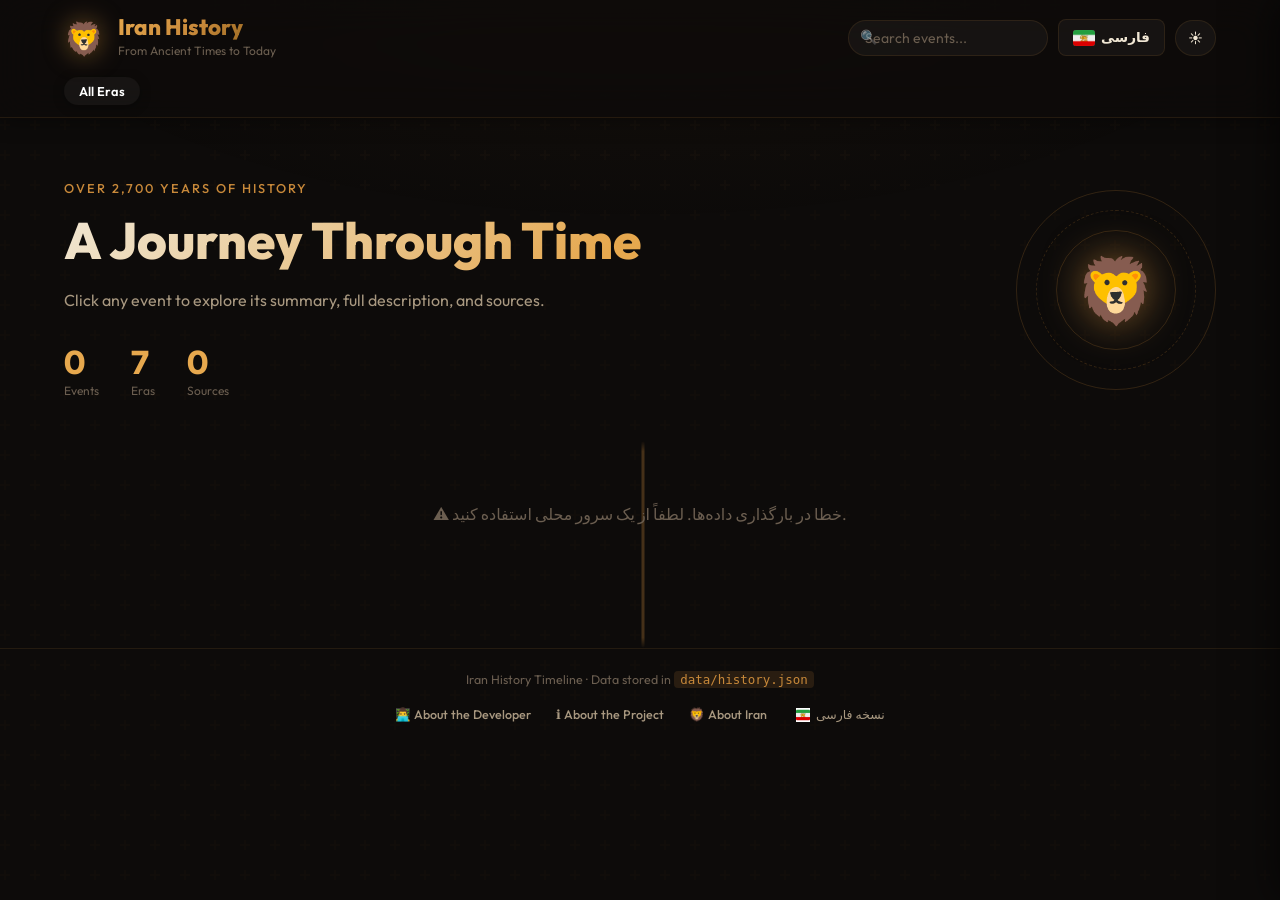
==== en/index.html @ 0d27a938 "feat: bilingual FA/EN support + pro editor + delete events - Add English version at /en/ (en/index.h" ====
<!DOCTYPE html>
<html lang="en" dir="ltr">
<head>
  <meta charset="UTF-8" />
  <meta name="viewport" content="width=device-width, initial-scale=1.0" />
  <title>Iran History Timeline — From Ancient Times to Today</title>
  <meta name="description" content="An interactive visual journey through Iran's history from prehistoric times to the modern era. Click any event to explore." />
  <link rel="preconnect" href="https://fonts.googleapis.com" />
  <link rel="preconnect" href="https://fonts.gstatic.com" crossorigin />
  <link href="https://fonts.googleapis.com/css2?family=Inter:wght@300;400;500;600;700;800&family=Outfit:wght@300;400;500;600;700;800&display=swap" rel="stylesheet" />
  <link rel="stylesheet" href="../style.css" />
  <link rel="stylesheet" href="en-style.css" />
</head>
<body>

  <!-- ===== HEADER ===== -->
  <header class="site-header" id="site-header">
    <div class="header-inner">
      <div class="header-brand">
        <div class="header-logo">🦁</div>
        <div>
          <h1 class="header-title">Iran History</h1>
          <p class="header-subtitle">From Ancient Times to Today</p>
        </div>
      </div>
      <nav class="header-controls">
        <div class="search-wrapper">
          <input type="search" id="search-input" class="search-input" placeholder="Search events..." aria-label="Search events" />
          <span class="search-icon">🔍</span>
        </div>
        <!-- Language Switcher -->
        <a href="/" class="btn-lang" id="btn-lang" title="Switch to Persian">
          <img src="../data/images/iranflag.png" alt="Persian flag" class="lang-flag" />
          <span>فارسی</span>
        </a>
        <button class="btn-theme" id="btn-theme" aria-label="Toggle theme" title="Toggle theme">🌙</button>
      </nav>
    </div>
    <!-- Era Filter Bar -->
    <div class="era-filter-bar" id="era-filter-bar" role="group" aria-label="Filter by historical era">
      <button class="era-btn active" data-era="all">All Eras</button>
    </div>
  </header>

  <!-- ===== HERO ===== -->
  <section class="hero-section" aria-label="Introduction">
    <div class="hero-content">
      <p class="hero-eyebrow">Over 2,700 years of history</p>
      <h2 class="hero-heading">A Journey Through Time</h2>
      <p class="hero-desc">Click any event to explore its summary, full description, and sources.</p>
      <div class="hero-stats" id="hero-stats">
        <div class="stat-item"><span class="stat-num" id="stat-events">0</span><span class="stat-label">Events</span></div>
        <div class="stat-item"><span class="stat-num" id="stat-eras">7</span><span class="stat-label">Eras</span></div>
        <div class="stat-item"><span class="stat-num" id="stat-refs">0</span><span class="stat-label">Sources</span></div>
      </div>
    </div>
    <div class="hero-decoration" aria-hidden="true">
      <div class="deco-ring ring-1"></div>
      <div class="deco-ring ring-2"></div>
      <div class="deco-ring ring-3"></div>
      <div class="deco-lion">🦁</div>
    </div>
  </section>

  <!-- ===== TIMELINE ===== -->
  <main class="timeline-section" id="timeline-main">
    <div class="timeline-axis" aria-hidden="true"></div>
    <div class="timeline-container" id="timeline-container" role="list" aria-label="Historical events">
      <!-- Events rendered by JS -->
    </div>
    <div class="no-results hidden" id="no-results">
      <span>🔍</span>
      <p>No events found</p>
    </div>
  </main>

  <!-- ===== SIDE PANEL ===== -->
  <aside class="side-panel" id="side-panel" role="complementary" aria-label="Event details" aria-hidden="true">
    <div class="panel-backdrop" id="panel-backdrop"></div>
    <div class="panel-inner">
      <div class="panel-header">
        <div class="panel-header-left">
          <div class="panel-era-badge" id="panel-era-badge"></div>
          <img class="panel-flag" id="panel-flag" src="" alt="" loading="lazy" />
        </div>
        <button class="panel-close" id="panel-close" aria-label="Close panel">✕</button>
      </div>
      <div class="panel-body">
        <!-- Date calendar grid -->
        <div class="date-calendars" id="date-calendars" aria-label="Date in different calendars">
          <div class="cal-item">
            <span class="cal-label">Gregorian</span>
            <span class="cal-value" id="cal-miladi"></span>
          </div>
          <div class="cal-item">
            <span class="cal-label">Solar Hijri</span>
            <span class="cal-value" id="cal-shamsi"></span>
          </div>
          <div class="cal-item">
            <span class="cal-label">Imperial</span>
            <span class="cal-value" id="cal-shahanshahi"></span>
          </div>
        </div>
        <h2 class="panel-title" id="panel-title"></h2>
        <p class="panel-summary" id="panel-summary"></p>
        <div class="panel-divider"></div>
        <div class="panel-description" id="panel-description"></div>
        <div class="panel-tags" id="panel-tags"></div>

        <!-- Dynasty / Rulers Tree -->
        <div class="dynasty-section hidden" id="dynasty-section">
          <div class="dynasty-header">
            <span class="dynasty-icon">👑</span>
            <h3 class="dynasty-title">Rulers & Dynasty</h3>
          </div>
          <ol class="dynasty-tree" id="dynasty-tree" aria-label="List of rulers"></ol>
        </div>

        <!-- References -->
        <div class="panel-section">
          <div class="section-header">
            <h3 class="section-title">Sources</h3>
          </div>
          <ul class="ref-list" id="ref-list" aria-label="Sources list"></ul>
        </div>
      </div>
    </div>
  </aside>

  <!-- ===== TOAST ===== -->
  <div class="toast-container" id="toast-container" aria-live="polite" aria-atomic="true"></div>

  <!-- ===== FOOTER ===== -->
  <footer class="site-footer">
    <p>Iran History Timeline · Data stored in <code>data/history.json</code></p>
    <div class="footer-links">
      <a href="about-developer.html" class="footer-link">👨‍💻 About the Developer</a>
      <a href="about-project.html" class="footer-link">ℹ️ About the Project</a>
      <a href="iran.html" class="footer-link">🦁 About Iran</a>
      <a href="/" class="footer-link">
        <img src="../data/images/iranflag.png" alt="" style="height:14px;vertical-align:middle;margin-left:4px;" />
        نسخه فارسی
      </a>
    </div>
  </footer>

  <script src="en-main.js"></script>
</body>
</html>
---- style.css ----
/* ============================================================
   IRAN HISTORY TIMELINE — CSS
   Dark Persian theme · RTL · Glassmorphism
   ============================================================ */

/* ---- CSS Custom Properties ---- */
:root {
  --bg-base:        #0d0b0a;
  --bg-surface:     #161210;
  --bg-card:        #1e1a17;
  --bg-card-hover:  #26211d;
  --bg-glass:       rgba(255,255,255,0.04);
  --bg-glass-hover: rgba(255,255,255,0.07);

  --border-subtle:  rgba(200,137,58,0.12);
  --border-active:  rgba(200,137,58,0.45);

  --gold:           #C8893A;
  --gold-light:     #e6a84e;
  --gold-dim:       rgba(200,137,58,0.15);

  --text-primary:   #f0e6d3;
  --text-secondary: #a89880;
  --text-muted:     #6b5e50;

  --shadow-glow:    0 0 30px rgba(200,137,58,0.15);
  --shadow-card:    0 4px 24px rgba(0,0,0,0.4);
  --shadow-panel:   -4px 0 40px rgba(0,0,0,0.6);

  --radius-sm:      8px;
  --radius-md:      14px;
  --radius-lg:      20px;
  --radius-xl:      28px;

  --transition-fast:   150ms ease;
  --transition-normal: 280ms cubic-bezier(0.4,0,0.2,1);
  --transition-slow:   450ms cubic-bezier(0.4,0,0.2,1);

  --timeline-width: 3px;
  --node-size:      52px;

  --header-h: 110px;

  /* Era colors */
  --era-bastan:        #C8893A;
  --era-eslami-avval:  #5C9E6A;
  --era-eslami-miani:  #6B85C8;
  --era-safaviyeh:     #9C5EBC;
  --era-qajar:         #C85E5E;
  --era-pahlavi:       #C89A3A;
  --era-moaser:        #3AAAC8;
}

/* Light theme override */
[data-theme="light"] {
  --bg-base:        #f5f0e8;
  --bg-surface:     #ede6d9;
  --bg-card:        #fff8ef;
  --bg-card-hover:  #fff3e4;
  --bg-glass:       rgba(0,0,0,0.03);
  --bg-glass-hover: rgba(0,0,0,0.06);
  --border-subtle:  rgba(120,80,20,0.12);
  --border-active:  rgba(160,90,20,0.5);
  --gold:           #a06820;
  --gold-light:     #c8893a;
  --gold-dim:       rgba(160,104,32,0.12);
  --text-primary:   #1a110a;
  --text-secondary: #5a4030;
  --text-muted:     #9a7a60;
  --shadow-glow:    0 0 30px rgba(160,104,32,0.1);
  --shadow-card:    0 4px 24px rgba(0,0,0,0.1);
  --shadow-panel:   -4px 0 40px rgba(0,0,0,0.15);
}

/* ---- Reset & Base ---- */
*, *::before, *::after { box-sizing: border-box; margin: 0; padding: 0; }

html {
  font-family: 'Vazirmatn', sans-serif;
  font-size: 16px;
  scroll-behavior: smooth;
  -webkit-text-size-adjust: 100%;
}

body {
  background-color: var(--bg-base);
  color: var(--text-primary);
  min-height: 100vh;
  line-height: 1.7;
  overflow-x: hidden;
  transition: background-color var(--transition-normal), color var(--transition-normal);
}

/* Persian number texture BG */
body::before {
  content: '';
  position: fixed;
  inset: 0;
  background-image:
    radial-gradient(ellipse 80% 50% at 50% -10%, rgba(200,137,58,0.06) 0%, transparent 70%),
    url("data:image/svg+xml,%3Csvg width='60' height='60' viewBox='0 0 60 60' xmlns='http://www.w3.org/2000/svg'%3E%3Cg fill='none' fill-rule='evenodd'%3E%3Cg fill='%23C8893A' fill-opacity='0.025'%3E%3Cpath d='M36 34v-4h-2v4h-4v2h4v4h2v-4h4v-2h-4zm0-30V0h-2v4h-4v2h4v4h2V6h4V4h-4zM6 34v-4H4v4H0v2h4v4h2v-4h4v-2H6zM6 4V0H4v4H0v2h4v4h2V6h4V4H6z'/%3E%3C/g%3E%3C/g%3E%3C/svg%3E");
  pointer-events: none;
  z-index: 0;
}

/* ============================================================
   HEADER
   ============================================================ */
.site-header {
  position: sticky;
  top: 0;
  z-index: 100;
  background: rgba(13,11,10,0.85);
  backdrop-filter: blur(20px) saturate(1.8);
  -webkit-backdrop-filter: blur(20px) saturate(1.8);
  border-bottom: 1px solid var(--border-subtle);
  box-shadow: 0 2px 20px rgba(0,0,0,0.4);
}

[data-theme="light"] .site-header {
  background: rgba(245,240,232,0.9);
}

.header-inner {
  display: flex;
  align-items: center;
  justify-content: space-between;
  gap: 16px;
  max-width: 1200px;
  margin: 0 auto;
  padding: 14px 24px 8px;
  flex-wrap: wrap;
}

.header-brand {
  display: flex;
  align-items: center;
  gap: 14px;
}

.header-logo {
  font-size: 2rem;
  line-height: 1;
  filter: drop-shadow(0 0 12px rgba(200,137,58,0.5));
}

.header-title {
  font-size: 1.4rem;
  font-weight: 800;
  background: linear-gradient(135deg in oklch, var(--gold-light), var(--gold) 50%, #8b5e1a);
  -webkit-background-clip: text;
  -webkit-text-fill-color: transparent;
  background-clip: text;
  line-height: 1.2;
}

.header-subtitle {
  font-size: 0.75rem;
  color: var(--text-muted);
  font-weight: 400;
}

.header-controls {
  display: flex;
  align-items: center;
  gap: 10px;
  flex-wrap: wrap;
}

.search-wrapper {
  position: relative;
}

.search-input {
  background: var(--bg-glass);
  border: 1px solid var(--border-subtle);
  border-radius: 50px;
  color: var(--text-primary);
  font-family: inherit;
  font-size: 0.875rem;
  padding: 8px 36px 8px 16px;
  width: 200px;
  outline: none;
  transition: border-color var(--transition-fast), width var(--transition-normal), box-shadow var(--transition-fast);
}

.search-input:focus {
  border-color: var(--border-active);
  width: 260px;
  box-shadow: 0 0 0 3px var(--gold-dim);
}

.search-input::placeholder { color: var(--text-muted); }

.search-icon {
  position: absolute;
  left: 12px;
  top: 50%;
  transform: translateY(-50%);
  font-size: 0.875rem;
  pointer-events: none;
  opacity: 0.6;
}

.btn-admin, .btn-theme {
  background: var(--bg-glass);
  border: 1px solid var(--border-subtle);
  border-radius: 50px;
  color: var(--text-primary);
  cursor: pointer;
  font-family: inherit;
  font-size: 0.875rem;
  padding: 8px 16px;
  transition: all var(--transition-fast);
  display: flex;
  align-items: center;
  gap: 6px;
}

.btn-admin:hover, .btn-theme:hover {
  background: var(--gold-dim);
  border-color: var(--border-active);
  color: var(--gold-light);
}

.btn-theme { padding: 8px 12px; }

/* Era Filter Bar */
.era-filter-bar {
  display: flex;
  align-items: center;
  gap: 8px;
  padding: 8px 24px 12px;
  max-width: 1200px;
  margin: 0 auto;
  overflow-x: auto;
  scrollbar-width: none;
}
.era-filter-bar::-webkit-scrollbar { display: none; }

.era-btn {
  background: var(--bg-glass);
  border: 1px solid var(--border-subtle);
  border-radius: 50px;
  color: var(--text-secondary);
  cursor: pointer;
  font-family: inherit;
  font-size: 0.8rem;
  padding: 5px 14px;
  white-space: nowrap;
  transition: all var(--transition-fast);
}

.era-btn:hover {
  border-color: var(--gold);
  color: var(--text-primary);
}

.era-btn.active {
  color: #fff;
  font-weight: 600;
  border-color: transparent;
  box-shadow: 0 2px 12px rgba(0,0,0,0.3);
}

/* ============================================================
   HERO
   ============================================================ */
.hero-section {
  position: relative;
  max-width: 1200px;
  margin: 0 auto;
  padding: 60px 24px 40px;
  display: flex;
  align-items: center;
  gap: 40px;
  overflow: hidden;
}

.hero-content { flex: 1; position: relative; z-index: 1; }

.hero-eyebrow {
  font-size: 0.8rem;
  font-weight: 500;
  color: var(--gold);
  text-transform: uppercase;
  letter-spacing: 2px;
  margin-bottom: 10px;
}

.hero-heading {
  font-size: clamp(2rem, 5vw, 3.2rem);
  font-weight: 800;
  line-height: 1.2;
  background: linear-gradient(135deg in oklch, var(--text-primary) 0%, var(--gold-light) 60%);
  -webkit-background-clip: text;
  -webkit-text-fill-color: transparent;
  background-clip: text;
  margin-bottom: 16px;
}

.hero-desc {
  color: var(--text-secondary);
  font-size: 1rem;
  max-width: 500px;
  margin-bottom: 32px;
}

.hero-stats {
  display: flex;
  gap: 32px;
}

.stat-item {
  display: flex;
  flex-direction: column;
  gap: 2px;
}

.stat-num {
  font-size: 2rem;
  font-weight: 800;
  color: var(--gold-light);
  line-height: 1;
  font-family: 'Inter', sans-serif;
}

.stat-label {
  font-size: 0.75rem;
  color: var(--text-muted);
}

/* Hero Decoration */
.hero-decoration {
  position: relative;
  width: 200px;
  height: 200px;
  flex-shrink: 0;
}

.deco-ring {
  position: absolute;
  border-radius: 50%;
  border: 1px solid rgba(200,137,58,0.2);
  animation: spin-slow linear infinite;
}

.ring-1 { inset: 0; animation-duration: 30s; }
.ring-2 { inset: 20px; animation-duration: 20s; animation-direction: reverse; border-style: dashed; }
.ring-3 { inset: 40px; animation-duration: 15s; }

@keyframes spin-slow { to { transform: rotate(360deg); } }

.deco-lion {
  position: absolute;
  top: 50%; left: 50%;
  transform: translate(-50%, -50%);
  font-size: 4rem;
  filter: drop-shadow(0 0 20px rgba(200,137,58,0.6));
  animation: pulse-glow 3s ease-in-out infinite;
}

@keyframes pulse-glow {
  0%, 100% { filter: drop-shadow(0 0 20px rgba(200,137,58,0.6)); }
  50%       { filter: drop-shadow(0 0 35px rgba(200,137,58,0.9)); }
}

/* ============================================================
   TIMELINE
   ============================================================ */
.timeline-section {
  position: relative;
  max-width: 1100px;
  margin: 0 auto;
  padding: 20px 24px 80px;
}

.timeline-axis {
  position: absolute;
  top: 0;
  bottom: 0;
  right: 50%;
  transform: translateX(50%);
  width: var(--timeline-width);
  background: linear-gradient(to bottom,
    transparent 0%,
    var(--gold) 5%,
    var(--gold) 95%,
    transparent 100%);
  opacity: 0.3;
  border-radius: 50px;
}

.timeline-container {
  display: flex;
  flex-direction: column;
  gap: 0;
  position: relative;
  z-index: 1;
}

/* ---- Era Group Label ---- */
.era-group-label {
  text-align: center;
  padding: 32px 0 16px;
  position: relative;
}

.era-group-label-inner {
  display: inline-flex;
  align-items: center;
  gap: 10px;
  background: var(--bg-surface);
  border: 1px solid var(--border-subtle);
  border-radius: 50px;
  padding: 8px 20px;
  font-size: 0.85rem;
  font-weight: 600;
  color: var(--text-secondary);
}

.era-group-label-dot {
  width: 10px;
  height: 10px;
  border-radius: 50%;
  flex-shrink: 0;
}

/* ---- Timeline Event Card ---- */
.timeline-event {
  display: grid;
  grid-template-columns: 1fr var(--node-size) 1fr;
  align-items: start;
  gap: 0;
  margin-bottom: 4px;
  opacity: 1;
  transform: translateY(0);
  transition: opacity var(--transition-slow), transform var(--transition-slow);
}

.timeline-event.reveal {
  opacity: 0;
  transform: translateY(30px);
}

.timeline-event.reveal.visible {
  opacity: 1;
  transform: translateY(0);
}

/* Alternating sides */
.timeline-event:nth-child(even) .event-card  { grid-column: 1; grid-row: 1; }
.timeline-event:nth-child(even) .event-node  { grid-column: 2; grid-row: 1; }
.timeline-event:nth-child(even) .event-empty { grid-column: 3; grid-row: 1; }

.timeline-event:nth-child(odd) .event-empty { grid-column: 1; grid-row: 1; }
.timeline-event:nth-child(odd) .event-node  { grid-column: 2; grid-row: 1; }
.timeline-event:nth-child(odd) .event-card  { grid-column: 3; grid-row: 1; }

.event-empty { min-height: 80px; }

/* Node */
.event-node {
  display: flex;
  justify-content: center;
  align-items: flex-start;
  padding-top: 20px;
  position: relative;
  z-index: 2;
}

.node-dot {
  width: var(--node-size);
  height: var(--node-size);
  border-radius: 50%;
  background: var(--bg-card);
  border: 2px solid var(--era-color, var(--gold));
  display: flex;
  align-items: center;
  justify-content: center;
  font-size: 1.3rem;
  cursor: pointer;
  transition: all var(--transition-normal);
  box-shadow:
    0 0 0 4px var(--bg-base),
    0 0 20px rgba(0,0,0,0.4);
  flex-shrink: 0;
}

.node-dot:hover,
.node-dot:focus-visible {
  transform: scale(1.15);
  box-shadow:
    0 0 0 4px var(--bg-base),
    0 0 0 6px var(--era-color, var(--gold)),
    0 0 30px rgba(200,137,58,0.4);
  outline: none;
}

.node-dot.active {
  transform: scale(1.2);
  box-shadow:
    0 0 0 4px var(--bg-base),
    0 0 0 6px var(--era-color, var(--gold)),
    0 0 40px rgba(200,137,58,0.5);
}

/* Event Card */
.event-card {
  background: var(--bg-glass);
  border: 1px solid var(--border-subtle);
  border-radius: var(--radius-md);
  padding: 20px;
  cursor: pointer;
  transition: all var(--transition-normal);
  margin: 12px 16px;
  position: relative;
  overflow: hidden;
}

.event-card::before {
  content: '';
  position: absolute;
  top: 0;
  right: 0;
  width: 3px;
  height: 0;
  background: var(--era-color, var(--gold));
  border-radius: 0 var(--radius-md) var(--radius-md) 0;
  transition: height var(--transition-normal);
}

.event-card:hover::before { height: 100%; }

.event-card:hover, .event-card:focus-visible {
  background: var(--bg-glass-hover);
  border-color: rgba(200,137,58,0.25);
  transform: translateY(-2px);
  box-shadow: var(--shadow-card), var(--shadow-glow);
  outline: none;
}

.event-card.active {
  border-color: var(--border-active);
  background: var(--bg-card);
  box-shadow: var(--shadow-card), 0 0 0 1px var(--border-active);
}

.card-meta {
  display: flex;
  align-items: center;
  gap: 8px;
  margin-bottom: 8px;
}

.card-date {
  font-size: 0.75rem;
  color: var(--text-muted);
  font-family: 'Inter', sans-serif;
  direction: ltr;
  unicode-bidi: embed;
}

.card-era-dot {
  width: 8px;
  height: 8px;
  border-radius: 50%;
  flex-shrink: 0;
}

.card-title {
  font-size: 1rem;
  font-weight: 700;
  color: var(--text-primary);
  margin-bottom: 6px;
  line-height: 1.4;
}

.card-summary {
  font-size: 0.82rem;
  color: var(--text-secondary);
  line-height: 1.6;
  display: -webkit-box;
  -webkit-line-clamp: 2;
  -webkit-box-orient: vertical;
  overflow: hidden;
}

.card-tags {
  display: flex;
  flex-wrap: wrap;
  gap: 5px;
  margin-top: 10px;
}

.card-tag {
  background: var(--gold-dim);
  border: 1px solid rgba(200,137,58,0.2);
  border-radius: 50px;
  color: var(--gold);
  font-size: 0.7rem;
  padding: 2px 8px;
}

/* No results */
.no-results {
  text-align: center;
  padding: 80px 20px;
  color: var(--text-muted);
  display: flex;
  flex-direction: column;
  align-items: center;
  gap: 12px;
  font-size: 1.1rem;
}

.no-results span { font-size: 2rem; }
.hidden { display: none !important; }

/* ============================================================
   SIDE PANEL
   ============================================================ */
.panel-backdrop {
  position: fixed;
  inset: 0;
  background: rgba(0,0,0,0.5);
  backdrop-filter: blur(4px);
  -webkit-backdrop-filter: blur(4px);
  z-index: 199;
  opacity: 0;
  transition: opacity var(--transition-normal);
  pointer-events: none;
}

.side-panel.open .panel-backdrop {
  opacity: 1;
  pointer-events: auto;
}

.panel-inner {
  position: fixed;
  top: 0;
  right: 0;
  width: min(480px, 100vw);
  height: 100dvh;
  background: var(--bg-surface);
  border-right: 1px solid var(--border-subtle);
  box-shadow: var(--shadow-panel);
  z-index: 200;
  display: flex;
  flex-direction: column;
  transform: translateX(100%);
  transition: transform var(--transition-slow);
  overflow: hidden;
}

[dir="rtl"] .panel-inner {
  right: auto;
  left: 0;
  border-right: none;
  border-left: 1px solid var(--border-subtle);
  transform: translateX(-100%);
  box-shadow: 4px 0 40px rgba(0,0,0,0.6);
}

.side-panel.open .panel-inner {
  transform: translateX(0);
}

.panel-header {
  display: flex;
  align-items: center;
  justify-content: space-between;
  padding: 20px 24px 16px;
  border-bottom: 1px solid var(--border-subtle);
  flex-shrink: 0;
}

.panel-header-left {
  display: flex;
  align-items: center;
  gap: 10px;
}

.panel-flag {
  width: 52px;
  height: 34px;
  object-fit: cover;
  border-radius: 4px;
  border: 1px solid var(--border-subtle);
  box-shadow: 0 2px 8px rgba(0,0,0,0.3);
  flex-shrink: 0;
  transition: transform var(--transition-fast), box-shadow var(--transition-fast);
}

.panel-flag:hover {
  transform: scale(1.08);
  box-shadow: 0 4px 16px rgba(0,0,0,0.5);
}

/* Flag on event card (small) */
.card-flag {
  width: 28px;
  height: 18px;
  object-fit: cover;
  border-radius: 2px;
  border: 1px solid rgba(255,255,255,0.1);
  flex-shrink: 0;
  vertical-align: middle;
}

.panel-era-badge {

  font-size: 0.8rem;
  font-weight: 600;
  padding: 5px 14px;
  border-radius: 50px;
  color: #fff;
}

.panel-close {
  background: var(--bg-glass);
  border: 1px solid var(--border-subtle);
  border-radius: 50%;
  color: var(--text-secondary);
  cursor: pointer;
  font-size: 1rem;
  width: 36px;
  height: 36px;
  display: flex;
  align-items: center;
  justify-content: center;
  transition: all var(--transition-fast);
}

.panel-close:hover {
  background: rgba(200,58,58,0.2);
  border-color: rgba(200,58,58,0.4);
  color: #ff6b6b;
}

.panel-body {
  flex: 1;
  overflow-y: auto;
  padding: 24px;
  scrollbar-width: thin;
  scrollbar-color: var(--border-subtle) transparent;
}

.panel-date {
  font-size: 0.8rem;
  color: var(--gold);
  font-family: 'Inter', sans-serif;
  direction: ltr;
  unicode-bidi: embed;
  margin-bottom: 8px;
}

/* Three-calendar date grid */
.date-calendars {
  display: grid;
  grid-template-columns: repeat(3, 1fr);
  gap: 8px;
  margin-bottom: 14px;
}

.cal-item {
  background: var(--bg-glass);
  border: 1px solid var(--border-subtle);
  border-radius: var(--radius-sm);
  padding: 8px 10px;
  display: flex;
  flex-direction: column;
  gap: 3px;
  text-align: center;
  transition: border-color var(--transition-fast);
}

.cal-item:hover { border-color: rgba(200,137,58,0.25); }

.cal-label {
  font-size: 0.65rem;
  font-weight: 600;
  color: var(--text-muted);
  text-transform: uppercase;
  letter-spacing: 0.5px;
}

.cal-value {
  font-size: 0.82rem;
  font-weight: 700;
  color: var(--text-primary);
  font-family: 'Vazirmatn', sans-serif;
  line-height: 1.3;
}

/* Shahanshahi gets a special gold tint */
.cal-item:last-child {
  border-color: rgba(200,137,58,0.18);
  background: rgba(200,137,58,0.05);
}

.cal-item:last-child .cal-label { color: var(--gold); opacity: 0.8; }
.cal-item:last-child .cal-value { color: var(--gold-light); }

.panel-title {
  font-size: 1.5rem;
  font-weight: 800;
  color: var(--text-primary);
  line-height: 1.3;
  margin-bottom: 12px;
}

.panel-summary {
  font-size: 0.95rem;
  color: var(--text-secondary);
  line-height: 1.7;
  background: var(--gold-dim);
  border-right: 3px solid var(--gold);
  border-radius: 0 var(--radius-sm) var(--radius-sm) 0;
  padding: 12px 16px;
  margin-bottom: 0;
}

.panel-divider {
  height: 1px;
  background: var(--border-subtle);
  margin: 20px 0;
}

.panel-description {
  font-size: 0.9rem;
  color: var(--text-secondary);
  line-height: 1.8;
  margin-bottom: 16px;
}

.panel-tags {
  display: flex;
  flex-wrap: wrap;
  gap: 6px;
  margin-bottom: 20px;
}

.panel-tag {
  background: var(--bg-glass);
  border: 1px solid var(--border-subtle);
  border-radius: 50px;
  color: var(--text-muted);
  font-size: 0.72rem;
  padding: 3px 10px;
}

/* ── Dynasty / Rulers Tree ── */
.dynasty-section {
  margin: 8px 0 24px;
  border-radius: var(--radius-md);
  background: var(--bg-glass);
  border: 1px solid var(--border-subtle);
  overflow: hidden;
}

.dynasty-header {
  display: flex;
  align-items: center;
  gap: 8px;
  padding: 12px 16px;
  border-bottom: 1px solid var(--border-subtle);
  background: rgba(200,137,58,0.05);
}

.dynasty-icon { font-size: 1rem; }

.dynasty-title {
  font-size: 0.85rem;
  font-weight: 700;
  color: var(--gold);
}

.dynasty-tree {
  list-style: none;
  padding: 12px 16px;
  display: flex;
  flex-direction: column;
  gap: 0;
  position: relative;
}

/* vertical connecting line */
.dynasty-tree::before {
  content: '';
  position: absolute;
  top: 24px;
  bottom: 24px;
  right: 27px;
  width: 2px;
  background: linear-gradient(to bottom, var(--gold), transparent);
  opacity: 0.25;
  border-radius: 2px;
}

.ruler-node {
  display: flex;
  gap: 12px;
  align-items: flex-start;
  padding: 8px 0;
  position: relative;
}

.ruler-index {
  width: 24px;
  height: 24px;
  border-radius: 50%;
  background: var(--gold-dim);
  border: 1px solid rgba(200,137,58,0.35);
  color: var(--gold);
  font-size: 0.65rem;
  font-weight: 700;
  display: flex;
  align-items: center;
  justify-content: center;
  flex-shrink: 0;
  margin-top: 2px;
  font-family: 'Inter', sans-serif;
}

.ruler-info { flex: 1; min-width: 0; }

.ruler-name {
  font-size: 0.875rem;
  font-weight: 700;
  color: var(--text-primary);
  line-height: 1.3;
}

.ruler-reign {
  font-size: 0.72rem;
  color: var(--gold);
  font-family: 'Inter', sans-serif;
  direction: ltr;
  unicode-bidi: embed;
  display: inline-block;
  margin: 2px 0;
}

.ruler-note {
  font-size: 0.75rem;
  color: var(--text-muted);
  line-height: 1.4;
}

/* First ruler — founder highlight */
.ruler-node:first-child .ruler-index {
  background: rgba(200,137,58,0.25);
  border-color: var(--gold);
  color: var(--gold-light);
}

/* Last ruler — end marker */
.ruler-node:last-child .ruler-index {
  background: rgba(200,94,94,0.15);
  border-color: rgba(200,94,94,0.4);
  color: #e07070;
}


/* Panel sections */
.panel-section { margin-top: 8px; }

.section-header {
  display: flex;
  align-items: center;
  justify-content: space-between;
  margin-bottom: 14px;
}

.section-title {
  font-size: 0.9rem;
  font-weight: 700;
  color: var(--text-primary);
}

.btn-add-ref {
  background: var(--gold-dim);
  border: 1px solid rgba(200,137,58,0.3);
  border-radius: 50px;
  color: var(--gold);
  cursor: pointer;
  font-family: inherit;
  font-size: 0.78rem;
  font-weight: 600;
  padding: 4px 12px;
  transition: all var(--transition-fast);
}

.btn-add-ref:hover {
  background: rgba(200,137,58,0.25);
  color: var(--gold-light);
}

/* Reference List */
.ref-list {
  list-style: none;
  display: flex;
  flex-direction: column;
  gap: 8px;
}

.ref-item {
  background: var(--bg-glass);
  border: 1px solid var(--border-subtle);
  border-radius: var(--radius-sm);
  padding: 12px 14px;
  display: flex;
  align-items: flex-start;
  gap: 10px;
  transition: border-color var(--transition-fast);
}

.ref-item:hover { border-color: rgba(200,137,58,0.2); }

.ref-icon { font-size: 1.1rem; flex-shrink: 0; line-height: 1; margin-top: 2px; }

.ref-content { flex: 1; min-width: 0; }

.ref-title {
  font-size: 0.85rem;
  font-weight: 600;
  color: var(--text-primary);
  line-height: 1.3;
}

.ref-meta {
  font-size: 0.75rem;
  color: var(--text-muted);
  margin-top: 2px;
}

.ref-link {
  display: inline-block;
  margin-top: 4px;
  font-size: 0.75rem;
  color: var(--gold);
  text-decoration: none;
  transition: color var(--transition-fast);
}

.ref-link:hover { color: var(--gold-light); text-decoration: underline; }

.ref-local-badge {
  font-size: 0.65rem;
  background: rgba(92,158,106,0.2);
  border: 1px solid rgba(92,158,106,0.3);
  border-radius: 50px;
  color: #5C9E6A;
  padding: 1px 6px;
  flex-shrink: 0;
}

/* Add Reference Form */
.add-ref-form {
  background: var(--bg-card);
  border: 1px solid var(--border-active);
  border-radius: var(--radius-md);
  padding: 20px;
  margin-top: 12px;
  animation: slide-in-up var(--transition-normal);
}

@keyframes slide-in-up {
  from { opacity: 0; transform: translateY(10px); }
  to   { opacity: 1; transform: translateY(0); }
}

.form-title {
  font-size: 0.9rem;
  font-weight: 700;
  color: var(--gold);
  margin-bottom: 16px;
}

/* ============================================================
   FORMS (shared)
   ============================================================ */
.form-group {
  margin-bottom: 14px;
}

.form-group label {
  display: block;
  font-size: 0.8rem;
  font-weight: 600;
  color: var(--text-secondary);
  margin-bottom: 5px;
}

.form-control {
  background: var(--bg-glass);
  border: 1px solid var(--border-subtle);
  border-radius: var(--radius-sm);
  color: var(--text-primary);
  font-family: 'Vazirmatn', sans-serif;
  font-size: 0.875rem;
  padding: 9px 13px;
  width: 100%;
  outline: none;
  transition: border-color var(--transition-fast), box-shadow var(--transition-fast);
  -webkit-appearance: none;
}

.form-control:focus {
  border-color: var(--border-active);
  box-shadow: 0 0 0 3px var(--gold-dim);
}

textarea.form-control { resize: vertical; min-height: 80px; }

select.form-control {
  cursor: pointer;
  background-image: url("data:image/svg+xml,%3Csvg xmlns='http://www.w3.org/2000/svg' width='12' height='8' fill='%23a89880'%3E%3Cpath d='M6 8 0 0h12z'/%3E%3C/svg%3E");
  background-repeat: no-repeat;
  background-position: left 12px center;
  padding-left: 32px;
}

.form-row {
  display: grid;
  grid-template-columns: 1fr 1fr;
  gap: 14px;
}

@media (max-width: 500px) { .form-row { grid-template-columns: 1fr; } }

.form-actions {
  display: flex;
  gap: 10px;
  margin-top: 16px;
}

.btn-primary {
  background: linear-gradient(135deg in oklch, var(--gold) 0%, var(--gold-light) 100%);
  border: none;
  border-radius: var(--radius-sm);
  color: #fff;
  cursor: pointer;
  font-family: inherit;
  font-size: 0.875rem;
  font-weight: 600;
  padding: 10px 20px;
  transition: all var(--transition-fast);
  box-shadow: 0 2px 12px rgba(200,137,58,0.3);
}

.btn-primary:hover {
  transform: translateY(-1px);
  box-shadow: 0 4px 20px rgba(200,137,58,0.5);
}

.btn-primary:active { transform: translateY(0); }

.btn-secondary {
  background: var(--bg-glass);
  border: 1px solid var(--border-subtle);
  border-radius: var(--radius-sm);
  color: var(--text-secondary);
  cursor: pointer;
  font-family: inherit;
  font-size: 0.875rem;
  padding: 10px 20px;
  transition: all var(--transition-fast);
}

.btn-secondary:hover {
  border-color: var(--border-active);
  color: var(--text-primary);
}

.btn-save-ref {
  background: var(--gold-dim);
  border: 1px solid rgba(200,137,58,0.3);
  border-radius: var(--radius-sm);
  color: var(--gold);
  cursor: pointer;
  font-family: inherit;
  font-size: 0.85rem;
  font-weight: 600;
  padding: 8px 18px;
  transition: all var(--transition-fast);
}

.btn-save-ref:hover { background: rgba(200,137,58,0.25); }

.btn-cancel-ref {
  background: transparent;
  border: 1px solid var(--border-subtle);
  border-radius: var(--radius-sm);
  color: var(--text-muted);
  cursor: pointer;
  font-family: inherit;
  font-size: 0.85rem;
  padding: 8px 18px;
  transition: all var(--transition-fast);
}

.btn-cancel-ref:hover { border-color: var(--border-active); color: var(--text-secondary); }

.form-feedback {
  margin-top: 12px;
  padding: 10px 14px;
  border-radius: var(--radius-sm);
  font-size: 0.85rem;
}

.form-feedback.success {
  background: rgba(92,158,106,0.15);
  border: 1px solid rgba(92,158,106,0.3);
  color: #5C9E6A;
}

.form-feedback.error {
  background: rgba(200,94,94,0.15);
  border: 1px solid rgba(200,94,94,0.3);
  color: #e07070;
}

/* ============================================================
   ADMIN DIALOG
   ============================================================ */
.admin-dialog {
  background: var(--bg-surface);
  border: 1px solid var(--border-subtle);
  border-radius: var(--radius-xl);
  box-shadow: 0 20px 60px rgba(0,0,0,0.7);
  color: var(--text-primary);
  max-height: 90dvh;
  max-width: 680px;
  width: calc(100% - 32px);
  padding: 0;
  overflow: hidden;
  position: fixed;
  top: 50%;
  left: 50%;
  transform: translate(-50%, -50%);
}

.admin-dialog::backdrop {
  background: rgba(0,0,0,0.6);
  backdrop-filter: blur(6px);
  -webkit-backdrop-filter: blur(6px);
}

.admin-inner {
  display: flex;
  flex-direction: column;
  max-height: 90dvh;
}

.admin-header {
  display: flex;
  align-items: center;
  justify-content: space-between;
  padding: 20px 24px 16px;
  border-bottom: 1px solid var(--border-subtle);
  flex-shrink: 0;
}

.admin-title {
  font-size: 1.1rem;
  font-weight: 700;
  color: var(--text-primary);
}

.admin-close {
  background: var(--bg-glass);
  border: 1px solid var(--border-subtle);
  border-radius: 50%;
  color: var(--text-secondary);
  cursor: pointer;
  font-size: 1rem;
  width: 36px;
  height: 36px;
  display: flex;
  align-items: center;
  justify-content: center;
  transition: all var(--transition-fast);
}

.admin-close:hover {
  background: rgba(200,58,58,0.2);
  color: #ff6b6b;
}

.admin-tabs {
  display: flex;
  gap: 2px;
  padding: 12px 24px 0;
  border-bottom: 1px solid var(--border-subtle);
  flex-shrink: 0;
}

.admin-tab {
  background: transparent;
  border: none;
  border-bottom: 3px solid transparent;
  border-radius: var(--radius-sm) var(--radius-sm) 0 0;
  color: var(--text-muted);
  cursor: pointer;
  font-family: inherit;
  font-size: 0.85rem;
  font-weight: 500;
  padding: 8px 16px 12px;
  transition: all var(--transition-fast);
  white-space: nowrap;
}

.admin-tab:hover { color: var(--text-secondary); }

.admin-tab.active {
  border-bottom-color: var(--gold);
  color: var(--gold-light);
  font-weight: 600;
}

.admin-tab-panel {
  display: none;
  padding: 20px 24px 24px;
  overflow-y: auto;
  flex: 1;
  scrollbar-width: thin;
  scrollbar-color: var(--border-subtle) transparent;
}

.admin-tab-panel.active { display: block; }

/* Edit list */
.edit-search-wrapper { margin-bottom: 14px; }

.edit-list { display: flex; flex-direction: column; gap: 6px; }

.edit-list-item {
  background: var(--bg-glass);
  border: 1px solid var(--border-subtle);
  border-radius: var(--radius-sm);
  padding: 12px 14px;
  display: flex;
  align-items: center;
  justify-content: space-between;
  gap: 10px;
  transition: border-color var(--transition-fast);
}

.edit-list-item:hover { border-color: rgba(200,137,58,0.2); }

.edit-item-info { flex: 1; min-width: 0; }

.edit-item-title {
  font-size: 0.85rem;
  font-weight: 600;
  color: var(--text-primary);
  white-space: nowrap;
  overflow: hidden;
  text-overflow: ellipsis;
}

.edit-item-date { font-size: 0.75rem; color: var(--text-muted); }

.btn-edit-item, .btn-delete-item {
  background: var(--bg-glass);
  border: 1px solid var(--border-subtle);
  border-radius: var(--radius-sm);
  cursor: pointer;
  font-family: inherit;
  font-size: 0.78rem;
  padding: 5px 10px;
  transition: all var(--transition-fast);
  flex-shrink: 0;
  color: var(--text-secondary);
}

.btn-edit-item:hover { border-color: var(--gold); color: var(--gold); }

.btn-delete-item:hover {
  background: rgba(200,58,58,0.2);
  border-color: rgba(200,58,58,0.4);
  color: #ff6b6b;
}

/* Export */
.export-info {
  font-size: 0.85rem;
  color: var(--text-secondary);
  margin-bottom: 16px;
  line-height: 1.6;
}

.export-info code {
  background: var(--gold-dim);
  color: var(--gold);
  border-radius: 4px;
  padding: 1px 6px;
  font-size: 0.8rem;
}

.export-actions {
  display: flex;
  gap: 10px;
  margin-bottom: 16px;
}

.json-preview {
  background: var(--bg-card);
  border: 1px solid var(--border-subtle);
  border-radius: var(--radius-sm);
  color: var(--text-secondary);
  font-family: 'Courier New', monospace;
  font-size: 0.72rem;
  line-height: 1.5;
  max-height: 300px;
  overflow: auto;
  padding: 16px;
  white-space: pre;
  scrollbar-width: thin;
  scrollbar-color: var(--border-subtle) transparent;
}

/* ============================================================
   TOAST
   ============================================================ */
.toast-container {
  bottom: 24px;
  display: flex;
  flex-direction: column;
  gap: 8px;
  left: 50%;
  pointer-events: none;
  position: fixed;
  transform: translateX(-50%);
  z-index: 999;
  align-items: center;
}

.toast {
  background: var(--bg-surface);
  border: 1px solid var(--border-subtle);
  border-radius: var(--radius-md);
  box-shadow: 0 4px 24px rgba(0,0,0,0.4);
  color: var(--text-primary);
  font-size: 0.875rem;
  padding: 12px 20px;
  white-space: nowrap;
  animation: toast-in var(--transition-normal) forwards;
}

.toast.success { border-color: rgba(92,158,106,0.4); color: #7dcf8e; }
.toast.error   { border-color: rgba(200,94,94,0.4);  color: #e07070; }

@keyframes toast-in {
  from { opacity: 0; transform: translateY(10px) scale(0.95); }
  to   { opacity: 1; transform: translateY(0) scale(1); }
}

@keyframes toast-out {
  from { opacity: 1; transform: translateY(0) scale(1); }
  to   { opacity: 0; transform: translateY(-10px) scale(0.95); }
}

/* ============================================================
   FOOTER
   ============================================================ */
.site-footer {
  border-top: 1px solid var(--border-subtle);
  color: var(--text-muted);
  font-size: 0.78rem;
  padding: 20px 24px;
  text-align: center;
}

.site-footer code {
  background: var(--gold-dim);
  color: var(--gold);
  border-radius: 4px;
  padding: 1px 6px;
}

.footer-links {
  margin-top: 14px;
  display: flex;
  gap: 25px;
  justify-content: center;
  align-items: center;
}

.footer-link {
  color: var(--text-secondary);
  text-decoration: none;
  font-weight: 500;
  transition: color var(--transition-fast);
  display: inline-flex;
  align-items: center;
  gap: 6px;
}

.footer-link:hover {
  color: var(--gold-light);
}

/* ============================================================
   SCROLL-DRIVEN ANIMATIONS
   ============================================================ */
@supports (animation-timeline: view()) {
  .timeline-event {
    opacity: 0;
    transform: translateY(30px);
    animation: fade-up-in linear both;
    animation-timeline: view();
    animation-range: entry 0% entry 30%;
  }
}

@keyframes fade-up-in {
  from { opacity: 0; transform: translateY(30px); }
  to   { opacity: 1; transform: translateY(0); }
}

/* ============================================================
   REDUCED MOTION
   ============================================================ */
@media (prefers-reduced-motion: reduce) {
  .deco-ring, .deco-lion { animation: none; }
  .timeline-event { opacity: 1; transform: none; animation: none; }
  * { transition-duration: 0.01ms !important; }
}

/* ============================================================
   RESPONSIVE
   ============================================================ */
@media (max-width: 768px) {
  :root { --node-size: 40px; }

  .hero-section { flex-direction: column; padding: 32px 16px 24px; }
  .hero-decoration { width: 120px; height: 120px; }
  .hero-stats { gap: 20px; }
  .deco-lion { font-size: 2.5rem; }

  .timeline-section { padding: 20px 12px 60px; }

  .timeline-event {
    grid-template-columns: 1fr 40px 1fr;
  }

  .event-card { margin: 8px 10px; padding: 14px; }
  .card-summary { display: none; }

  .header-inner { padding: 10px 16px 6px; }
  .search-input { width: 140px; }
  .search-input:focus { width: 180px; }

  .site-header { --header-h: auto; }

  .panel-inner { width: 100vw; }
  [dir="rtl"] .panel-inner {
    transform: translateX(-100%);
  }
}

@media (max-width: 480px) {
  .timeline-axis { display: none; }
  .timeline-event {
    grid-template-columns: var(--node-size) 1fr;
  }

  .timeline-event:nth-child(even) .event-card,
  .timeline-event:nth-child(odd) .event-card  { grid-column: 2; grid-row: 1; }

  .timeline-event:nth-child(even) .event-node,
  .timeline-event:nth-child(odd) .event-node  { grid-column: 1; grid-row: 1; }

  .timeline-event:nth-child(even) .event-empty,
  .timeline-event:nth-child(odd) .event-empty  { display: none; }

  .event-card { margin: 6px 8px; }
  .header-controls { gap: 6px; }
  .btn-admin span:last-child { display: none; }
}

/* ── AI Ingestion CSS ── */
.ai-spinner {
  display: inline-block;
  animation: spin 1s linear infinite;
}

@keyframes spin {
  from { transform: rotate(0deg); }
  to { transform: rotate(360deg); }
}

.ai-logs {
  font-family: 'Courier New', Courier, monospace;
  background-color: #0b0f19 !important;
  border-color: rgba(165, 214, 167, 0.2) !important;
  box-shadow: inset 0 0 10px rgba(0,0,0,0.8);
}

.ai-logs::-webkit-scrollbar {
  width: 6px;
}

.ai-logs::-webkit-scrollbar-thumb {
  background-color: rgba(255,255,255,0.1);
  border-radius: 3px;
}

.ai-logs::-webkit-scrollbar-thumb:hover {
  background-color: rgba(255,255,255,0.25);
}

.api-key-wrapper input {
  font-family: monospace;
}

.btn-edit-event {
  background: var(--gold-dim);
  border: 1px solid rgba(200,137,58,0.3);
  border-radius: var(--radius-sm);
  color: var(--gold-light);
  cursor: pointer;
  font-family: inherit;
  font-size: 0.78rem;
  font-weight: 600;
  padding: 4px 10px;
  margin-right: 10px;
  display: inline-flex;
  align-items: center;
  gap: 4px;
  transition: all var(--transition-fast);
}

.btn-edit-event:hover {
  background: rgba(200,137,58,0.25);
  border-color: var(--gold);
}

.btn-edit-event.hidden {
  display: none;
}

/* ============================================================
   USER FEEDBACK & SUGGESTIONS
   ============================================================ */
.btn-floating-feedback {
  position: fixed;
  bottom: 25px;
  left: 25px;
  z-index: 150;
  display: flex;
  align-items: center;
  gap: 8px;
  padding: 12px 20px;
  background: var(--bg-glass);
  backdrop-filter: blur(12px);
  -webkit-backdrop-filter: blur(12px);
  border: 1px solid var(--border-subtle);
  border-radius: 50px;
  color: var(--text-primary);
  font-family: inherit;
  font-size: 0.9rem;
  font-weight: 600;
  cursor: pointer;
  box-shadow: 0 8px 32px rgba(0, 0, 0, 0.4);
  transition: all var(--transition-normal);
}

.btn-floating-feedback:hover {
  transform: translateY(-3px) scale(1.02);
  border-color: rgba(200, 137, 58, 0.4);
  background: rgba(255, 255, 255, 0.05);
  box-shadow: 0 12px 40px rgba(200, 137, 58, 0.2);
}

.btn-floating-feedback:active {
  transform: translateY(-1px);
}

/* Feedback list styling */
.feedback-list {
  display: flex;
  flex-direction: column;
  gap: 16px;
  max-height: 480px;
  overflow-y: auto;
  padding: 10px 5px;
}

.feedback-card {
  background: rgba(255, 255, 255, 0.02);
  border: 1px solid var(--border-subtle);
  border-radius: 10px;
  padding: 16px;
  display: flex;
  flex-direction: column;
  gap: 10px;
  transition: all var(--transition-fast);
}

.feedback-card:hover {
  background: rgba(255, 255, 255, 0.04);
  border-color: rgba(255, 255, 255, 0.15);
}

.feedback-card-header {
  display: flex;
  justify-content: space-between;
  align-items: center;
  flex-wrap: wrap;
  gap: 8px;
}

.feedback-badge {
  font-size: 0.72rem;
  font-weight: 600;
  padding: 3px 10px;
  border-radius: 50px;
  color: #fff;
}

.feedback-badge.badge-add {
  background: rgba(92, 158, 106, 0.25);
  color: #81c784;
  border: 1px solid rgba(92, 158, 106, 0.4);
}

.feedback-badge.badge-remove {
  background: rgba(200, 94, 94, 0.25);
  color: #e57373;
  border: 1px solid rgba(200, 94, 94, 0.4);
}

.feedback-badge.badge-other {
  background: rgba(107, 133, 200, 0.25);
  color: #64b5f6;
  border: 1px solid rgba(107, 133, 200, 0.4);
}

.feedback-meta {
  font-size: 0.78rem;
  color: var(--text-muted);
}

.feedback-text-content {
  font-size: 0.9rem;
  line-height: 1.6;
  color: var(--text-secondary);
  white-space: pre-wrap;
  background: rgba(0, 0, 0, 0.2);
  padding: 10px 14px;
  border-radius: 6px;
  border: 1px solid rgba(255, 255, 255, 0.02);
}

.feedback-card-actions {
  display: flex;
  justify-content: space-between;
  align-items: center;
  margin-top: 5px;
}

.feedback-author {
  font-size: 0.8rem;
  color: var(--text-muted);
  display: flex;
  align-items: center;
  gap: 6px;
}

.btn-delete-feedback {
  background: transparent;
  border: 1px solid rgba(200, 94, 94, 0.3);
  color: #e57373;
  padding: 4px 10px;
  border-radius: 6px;
  font-size: 0.75rem;
  font-weight: 500;
  cursor: pointer;
  transition: all var(--transition-fast);
}

.btn-delete-feedback:hover {
  background: rgba(200, 94, 94, 0.15);
  border-color: #e57373;
}

/* Adjust floating button position for small mobile screens so it doesn't overlap timeline */
@media (max-width: 480px) {
  .btn-floating-feedback {
    bottom: 15px;
    left: 15px;
    padding: 8px 14px;
    font-size: 0.8rem;
  }
}

/* ── PRO EDITOR LAYOUT ─────────────────────────────────────── */
.admin-dialog.wide { max-width: 980px; }

#panel-edit.active { display: flex; padding: 0; overflow: hidden; height: calc(90dvh - 130px); }

.pro-editor-layout {
  display: grid;
  grid-template-columns: 270px 1fr;
  width: 100%;
  height: 100%;
  overflow: hidden;
}

.pro-editor-list {
  border-left: 1px solid var(--border-subtle);
  display: flex;
  flex-direction: column;
  overflow: hidden;
  background: var(--bg-card);
  padding: 12px 10px;
}

.pro-editor-list .edit-search-wrapper { margin-bottom: 8px; flex-shrink: 0; }

.pro-editor-list .edit-list {
  flex: 1;
  overflow-y: auto;
  scrollbar-width: thin;
  scrollbar-color: var(--border-subtle) transparent;
  display: flex;
  flex-direction: column;
  gap: 3px;
}

.pro-editor-list .edit-list-item {
  padding: 8px 10px;
  cursor: pointer;
  border-radius: var(--radius-sm);
  justify-content: flex-start;
}

.pro-editor-list .edit-list-item .btn-edit-item,
.pro-editor-list .edit-list-item .btn-delete-item { display: none; }

.pro-editor-list .edit-list-item.selected {
  background: var(--gold-dim);
  border-color: rgba(200,137,58,0.35);
}

.pro-editor-list .edit-list-item:hover:not(.selected) {
  background: var(--bg-glass);
  border-color: var(--border-active);
}

.pro-editor-form {
  display: flex;
  flex-direction: column;
  overflow-y: auto;
  padding: 20px 22px;
  scrollbar-width: thin;
  scrollbar-color: var(--border-subtle) transparent;
}

.pro-editor-empty {
  display: flex;
  flex-direction: column;
  align-items: center;
  justify-content: center;
  height: 100%;
  color: var(--text-muted);
  gap: 12px;
  font-size: 0.9rem;
  text-align: center;
}

.pro-editor-header {
  display: flex;
  align-items: flex-start;
  justify-content: space-between;
  gap: 12px;
  margin-bottom: 14px;
}

.pro-editor-event-name {
  font-size: 1rem;
  font-weight: 700;
  color: var(--text-primary);
  flex: 1;
  line-height: 1.4;
}

.btn-pro-delete {
  background: rgba(200,58,58,0.12);
  border: 1px solid rgba(200,58,58,0.25);
  border-radius: var(--radius-sm);
  color: #e07070;
  cursor: pointer;
  font-family: inherit;
  font-size: 0.8rem;
  font-weight: 600;
  padding: 6px 12px;
  transition: all var(--transition-fast);
  flex-shrink: 0;
  white-space: nowrap;
}

.btn-pro-delete:hover {
  background: rgba(200,58,58,0.25);
  border-color: rgba(200,58,58,0.5);
  color: #ff6b6b;
}

.editor-subtabs {
  display: flex;
  gap: 2px;
  border-bottom: 1px solid var(--border-subtle);
  margin-bottom: 16px;
  flex-shrink: 0;
}

.editor-subtab {
  background: transparent;
  border: none;
  border-bottom: 2px solid transparent;
  color: var(--text-muted);
  cursor: pointer;
  font-family: inherit;
  font-size: 0.82rem;
  font-weight: 500;
  padding: 7px 14px 10px;
  transition: all var(--transition-fast);
}

.editor-subtab:hover { color: var(--text-secondary); }

.editor-subtab.active {
  border-bottom-color: var(--gold);
  color: var(--gold-light);
  font-weight: 700;
}

.editor-subpanel { display: none; }
.editor-subpanel.active { display: block; }

.pro-save-status {
  font-size: 0.82rem;
  color: var(--text-muted);
  margin-right: 10px;
  transition: color 0.3s;
}
.pro-save-status.saving { color: var(--gold-light); }
.pro-save-status.saved  { color: #7dcf8e; }
.pro-save-status.error  { color: #e07070; }

.rulers-editor-list, .refs-editor-list {
  display: flex;
  flex-direction: column;
  gap: 6px;
  margin-bottom: 18px;
  min-height: 30px;
}

.ruler-editor-item, .ref-editor-item {
  display: flex;
  align-items: flex-start;
  gap: 10px;
  background: var(--bg-glass);
  border: 1px solid var(--border-subtle);
  border-radius: var(--radius-sm);
  padding: 10px 12px;
}

.ruler-editor-item-info, .ref-editor-item-info { flex: 1; min-width: 0; }

.ruler-editor-item-name, .ref-editor-item-title {
  font-weight: 700;
  font-size: 0.87rem;
  color: var(--text-primary);
}

.ruler-editor-item-reign { font-size: 0.75rem; color: var(--gold-light); margin-top: 2px; }
.ruler-editor-item-note  { font-size: 0.73rem; color: var(--text-muted); margin-top: 2px; }
.ref-editor-item-meta    { font-size: 0.73rem; color: var(--text-muted); margin-top: 2px; }

.ref-editor-item-link {
  font-size: 0.73rem;
  color: var(--gold-light);
  text-decoration: none;
  margin-top: 3px;
  display: block;
  overflow: hidden;
  text-overflow: ellipsis;
  white-space: nowrap;
}

.btn-ruler-delete, .btn-ref-delete {
  background: none;
  border: none;
  color: var(--text-muted);
  cursor: pointer;
  font-size: 1rem;
  padding: 2px 5px;
  border-radius: 4px;
  transition: all var(--transition-fast);
  flex-shrink: 0;
  line-height: 1;
}

.btn-ruler-delete:hover, .btn-ref-delete:hover {
  color: #e07070;
  background: rgba(200,58,58,0.1);
}

.ruler-add-form, .ref-add-form {
  background: var(--bg-card);
  border: 1px solid var(--border-subtle);
  border-radius: var(--radius-md);
  padding: 14px 16px;
  margin-top: 6px;
}

.ruler-add-form h4, .ref-add-form h4 {
  font-size: 0.8rem;
  font-weight: 700;
  color: var(--text-muted);
  margin-bottom: 12px;
  text-transform: uppercase;
  letter-spacing: 0.5px;
}

/* DELETE CONFIRMATION DIALOG */
#confirm-delete-dialog {
  background: var(--bg-surface);
  border: 1px solid rgba(200,58,58,0.35);
  border-radius: var(--radius-lg);
  box-shadow: 0 20px 60px rgba(0,0,0,0.8);
  color: var(--text-primary);
  max-width: 420px;
  width: calc(100% - 40px);
  padding: 0;
  position: fixed;
  top: 50%;
  left: 50%;
  transform: translate(-50%, -50%);
}

#confirm-delete-dialog::backdrop {
  background: rgba(0,0,0,0.75);
  backdrop-filter: blur(10px);
}

.confirm-dialog-inner { padding: 30px 28px 22px; text-align: center; }
.confirm-dialog-icon { font-size: 2.8rem; margin-bottom: 14px; display: block; }
.confirm-dialog-title { font-size: 1.15rem; font-weight: 800; color: var(--text-primary); margin-bottom: 10px; }
.confirm-dialog-msg { font-size: 0.88rem; color: var(--text-secondary); line-height: 1.7; margin-bottom: 24px; }
.confirm-dialog-event-name { color: var(--gold-light); font-weight: 700; }

.confirm-dialog-actions { display: flex; gap: 10px; justify-content: center; }

.btn-confirm-cancel {
  background: var(--bg-glass);
  border: 1px solid var(--border-subtle);
  border-radius: var(--radius-sm);
  color: var(--text-secondary);
  cursor: pointer;
  font-family: inherit;
  font-size: 0.9rem;
  font-weight: 600;
  padding: 10px 24px;
  transition: all var(--transition-fast);
}
.btn-confirm-cancel:hover { border-color: var(--border-active); color: var(--text-primary); }

.btn-confirm-delete {
  background: rgba(200,58,58,0.18);
  border: 1px solid rgba(200,58,58,0.4);
  border-radius: var(--radius-sm);
  color: #ff6b6b;
  cursor: pointer;
  font-family: inherit;
  font-size: 0.9rem;
  font-weight: 700;
  padding: 10px 24px;
  transition: all var(--transition-fast);
}
.btn-confirm-delete:hover { background: rgba(200,58,58,0.32); border-color: rgba(200,58,58,0.6); }
.btn-confirm-delete:disabled { opacity: 0.5; cursor: not-allowed; }

/* ── Language Switcher (shared) ────────────────────── */
.btn-lang-fa {
  display: inline-flex;
  align-items: center;
  gap: 6px;
  padding: 6px 14px;
  border-radius: 8px;
  background: var(--bg-glass);
  border: 1px solid var(--border-subtle);
  color: var(--text-primary);
  font-size: 0.85rem;
  font-weight: 600;
  cursor: pointer;
  text-decoration: none;
  transition: background 0.2s, border-color 0.2s, transform 0.15s;
  white-space: nowrap;
  flex-shrink: 0;
}

.btn-lang-fa:hover {
  background: var(--bg-card);
  border-color: var(--gold);
  transform: translateY(-1px);
}
---- en/en-style.css ----
/* ══════════════════════════════════════════════════
   en-style.css — LTR overrides for English version
   ══════════════════════════════════════════════════ */

/* Base font override for English */
:root {
  --font-main: 'Outfit', 'Inter', system-ui, sans-serif;
}

body {
  font-family: var(--font-main);
  direction: ltr;
  text-align: left;
}

/* Header adjustments for LTR */
.header-inner {
  flex-direction: row;
}

.header-controls {
  flex-direction: row;
}

/* Language switcher button */
.btn-lang {
  display: inline-flex;
  align-items: center;
  gap: 6px;
  padding: 6px 14px;
  border-radius: 8px;
  background: var(--bg-glass);
  border: 1px solid var(--border-subtle);
  color: var(--text-primary);
  font-size: 0.85rem;
  font-weight: 600;
  cursor: pointer;
  text-decoration: none;
  transition: background 0.2s, border-color 0.2s, transform 0.15s;
  white-space: nowrap;
}

.btn-lang:hover {
  background: var(--bg-card);
  border-color: var(--gold);
  transform: translateY(-1px);
}

.lang-flag {
  width: 22px;
  height: 16px;
  border-radius: 3px;
  object-fit: cover;
  display: inline-block;
}

/* Persian language switcher on FA page */
.btn-lang-fa {
  display: inline-flex;
  align-items: center;
  gap: 6px;
  padding: 6px 14px;
  border-radius: 8px;
  background: var(--bg-glass);
  border: 1px solid var(--border-subtle);
  color: var(--text-primary);
  font-size: 0.85rem;
  font-weight: 600;
  cursor: pointer;
  text-decoration: none;
  transition: background 0.2s, border-color 0.2s, transform 0.15s;
  white-space: nowrap;
}

.btn-lang-fa:hover {
  background: var(--bg-card);
  border-color: var(--gold);
  transform: translateY(-1px);
}

/* Timeline card text alignment */
.event-card .event-summary,
.event-card .event-title {
  text-align: left;
}

/* Side panel LTR */
.side-panel .panel-body {
  text-align: left;
}

.panel-header-left {
  flex-direction: row;
}

/* Dynasty tree LTR */
.dynasty-tree {
  padding-left: 20px;
  padding-right: 0;
}

/* Tags LTR */
.panel-tags {
  justify-content: flex-start;
}

/* Search input LTR */
.search-input {
  text-align: left;
  direction: ltr;
}

/* Era filter bar */
.era-filter-bar {
  justify-content: flex-start;
}

/* Footer links */
.footer-links {
  justify-content: center;
}

/* Timeline axis — stays centered */
.timeline-axis {
  left: 50%;
  right: auto;
}

/* Event card meta alignment */
.event-meta,
.event-date {
  text-align: left;
}

/* Form inputs in add-ref */
.add-ref-form {
  text-align: left;
}

/* Calendar grid */
.date-calendars {
  direction: ltr;
}

/* Hero section */
.hero-content {
  text-align: left;
}

@media (max-width: 768px) {
  .hero-content {
    text-align: center;
  }
}
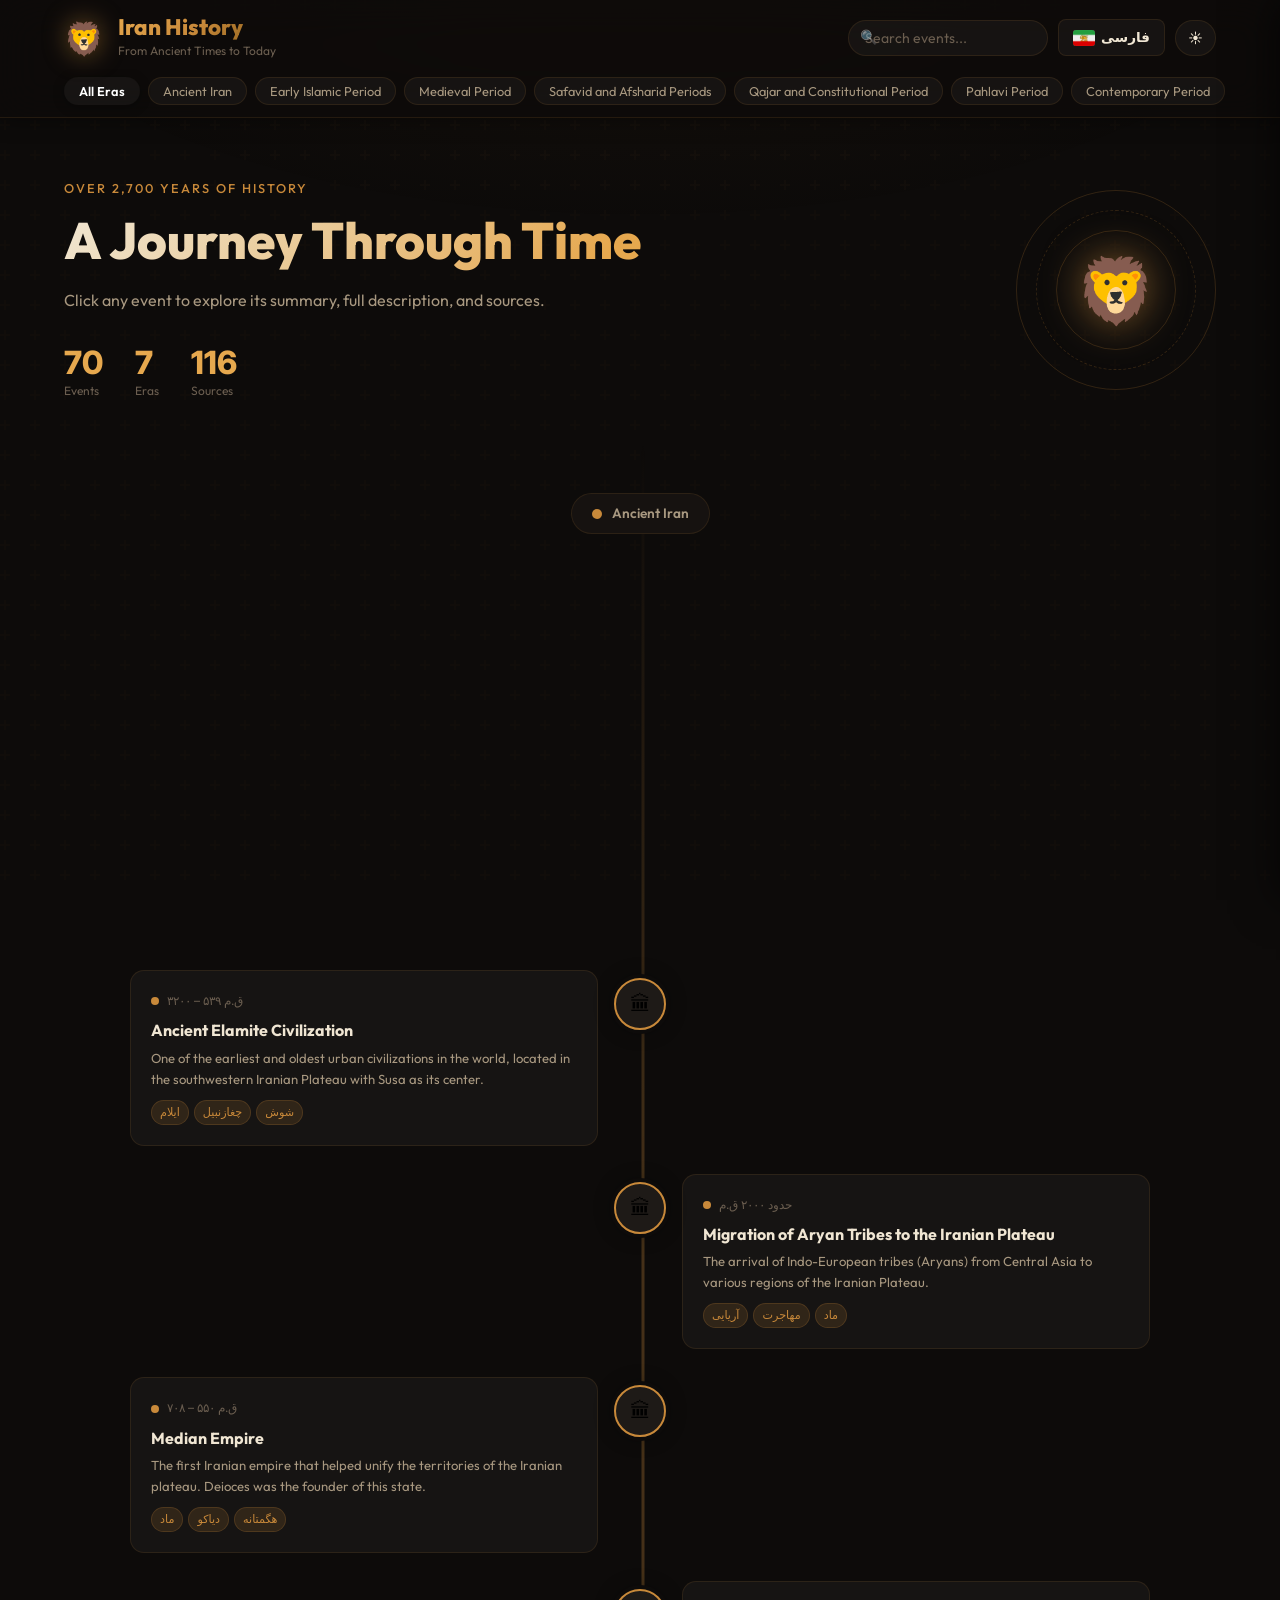
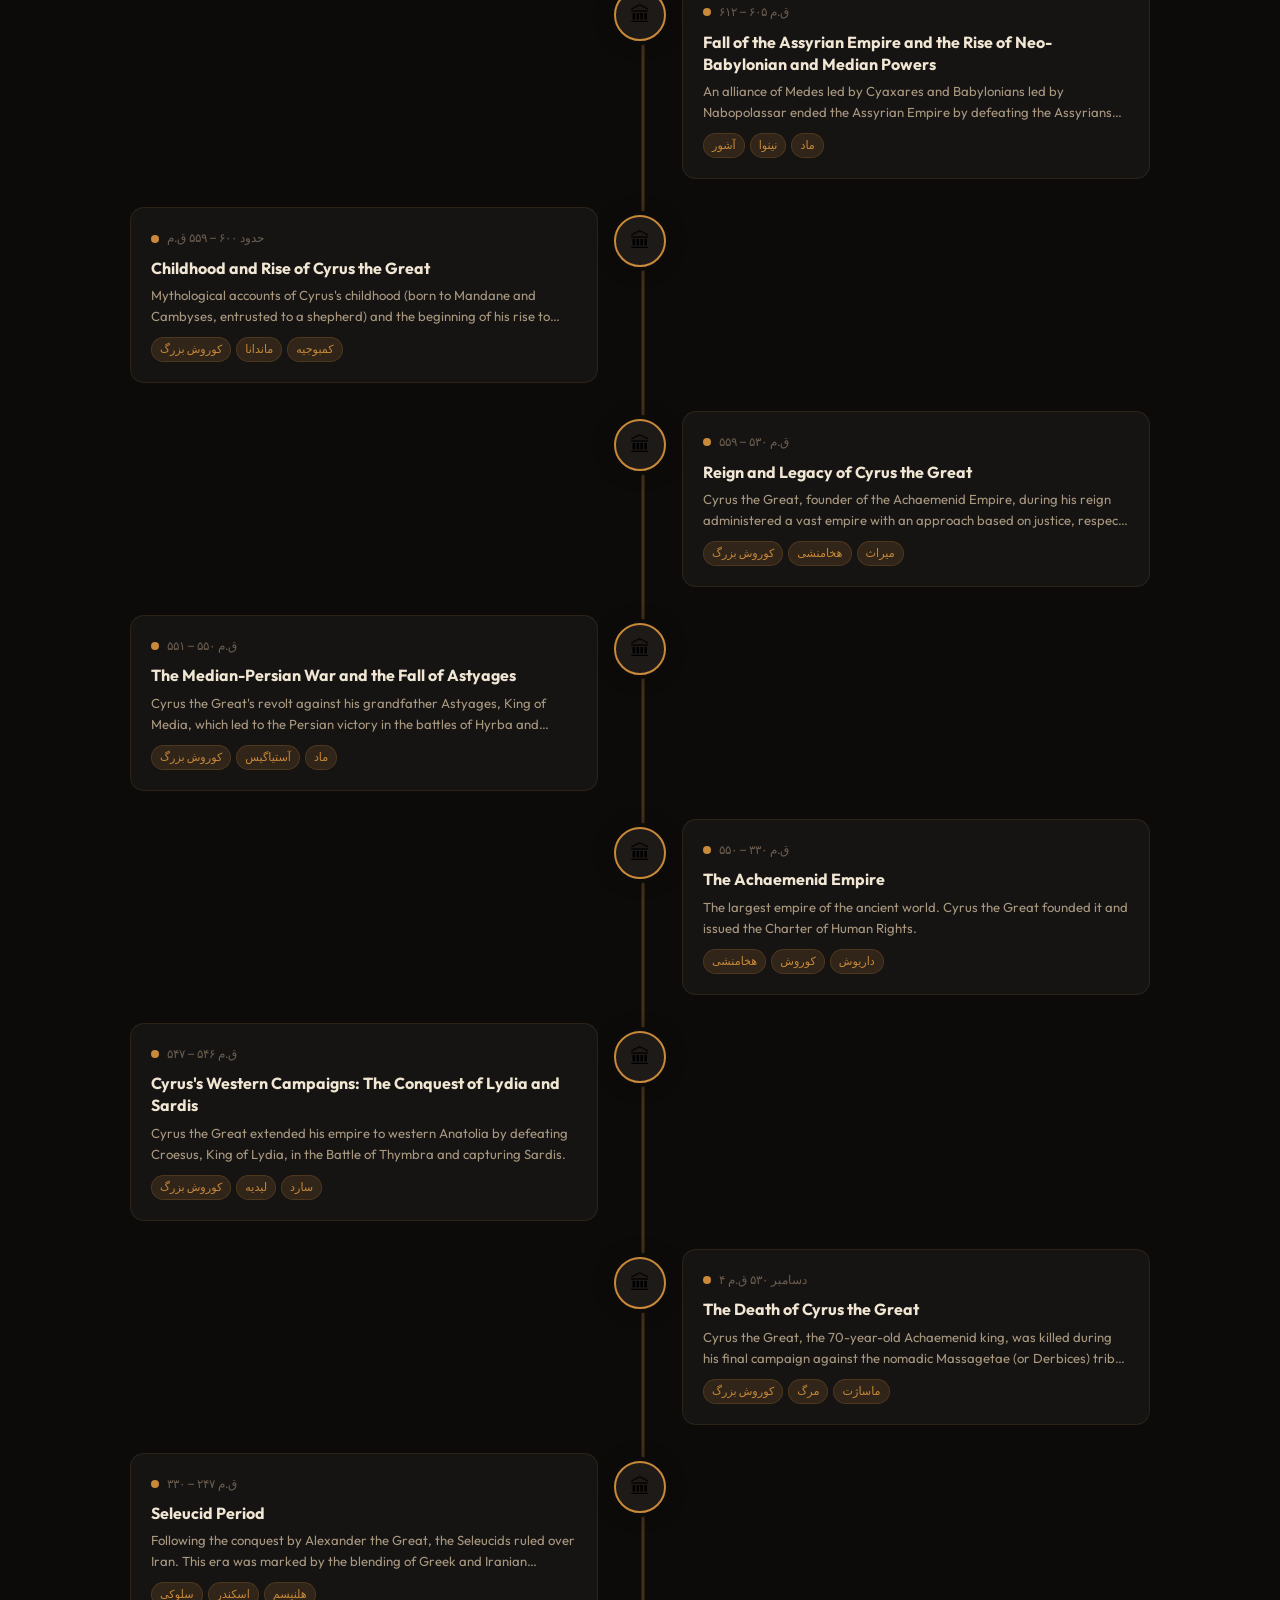
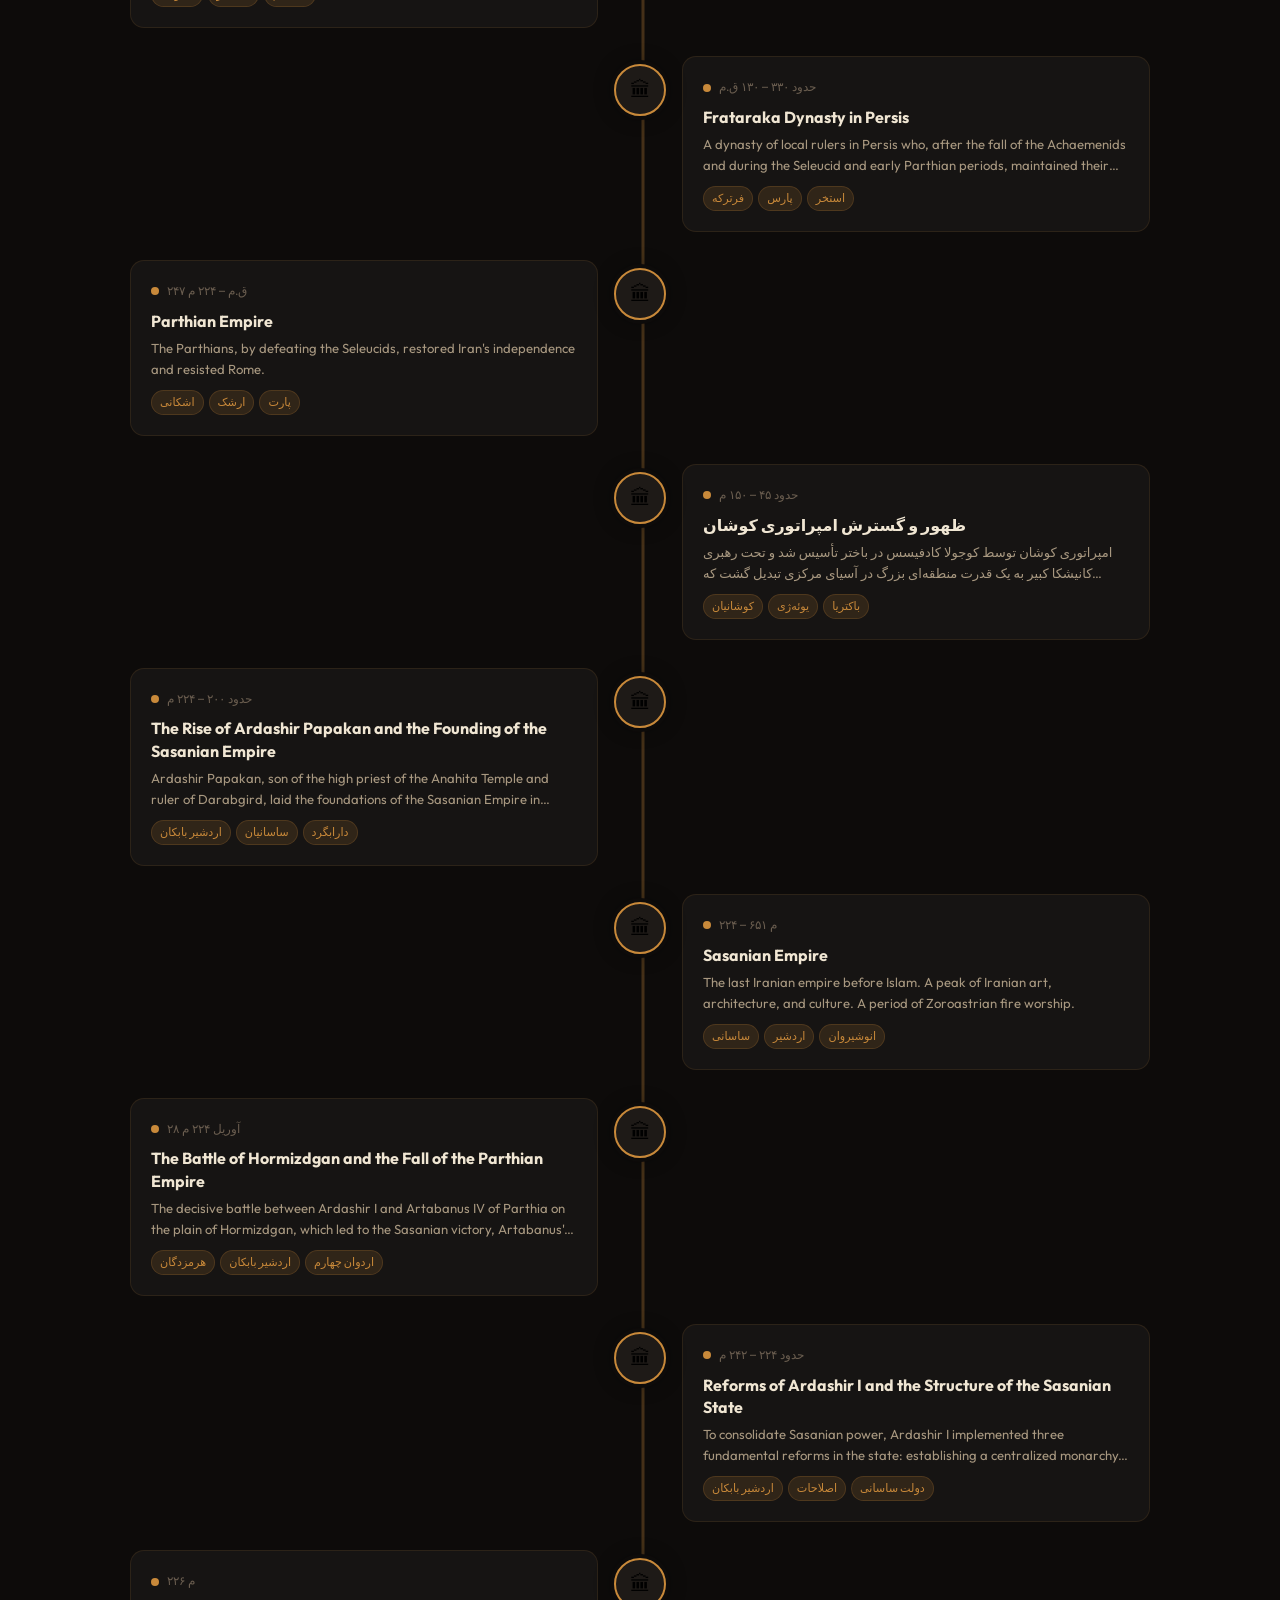
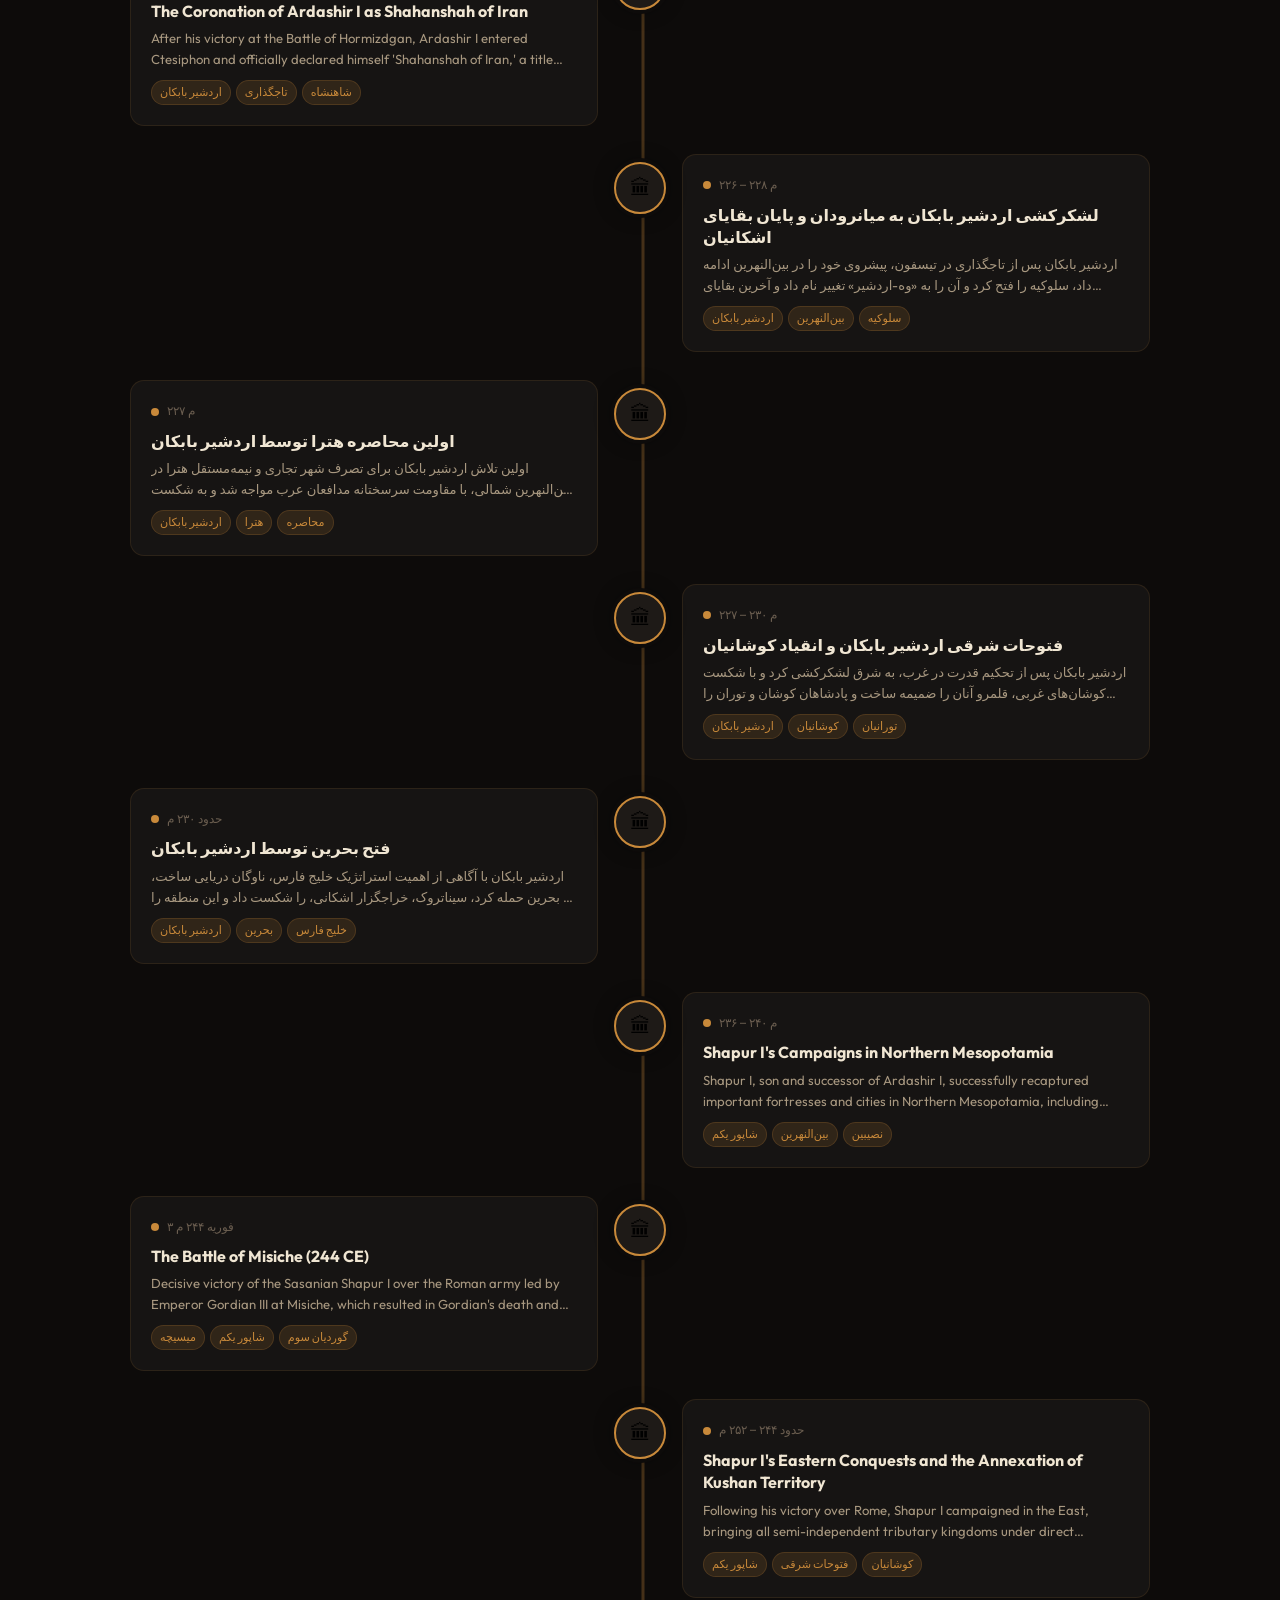
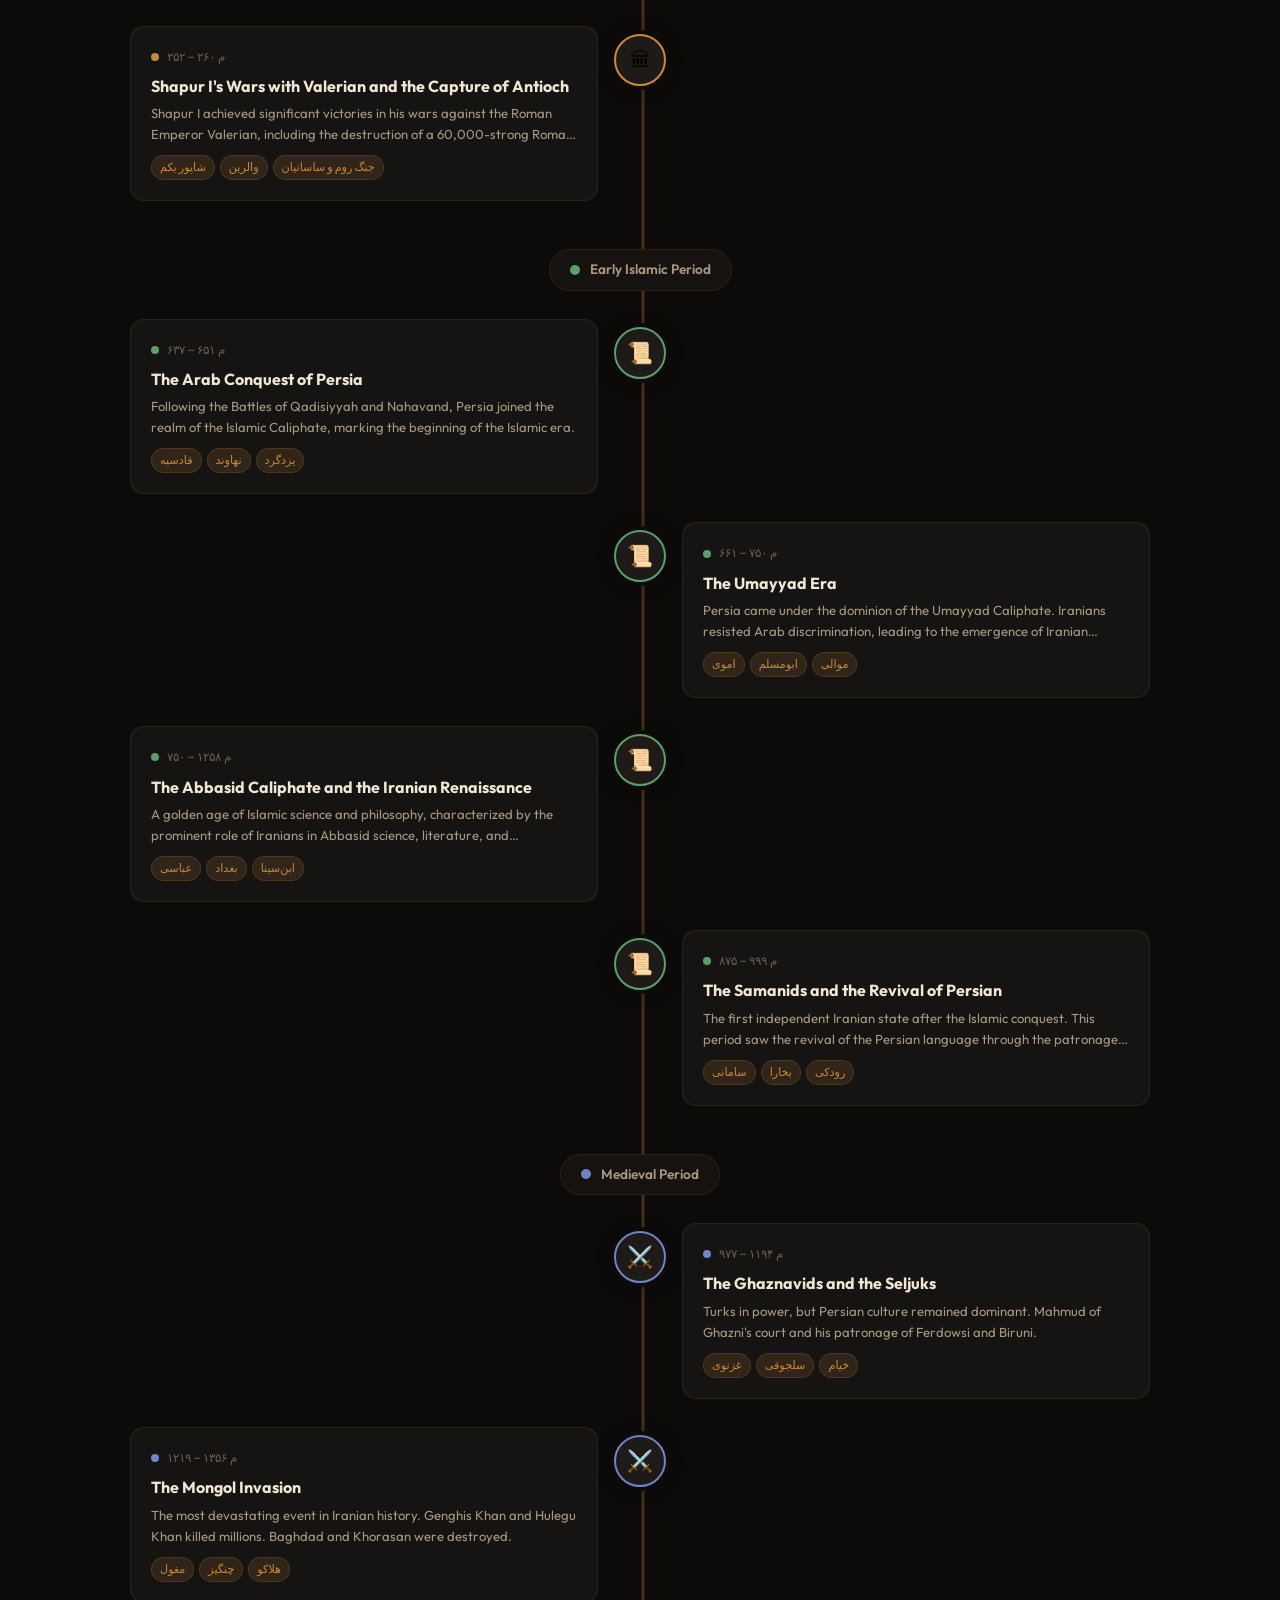
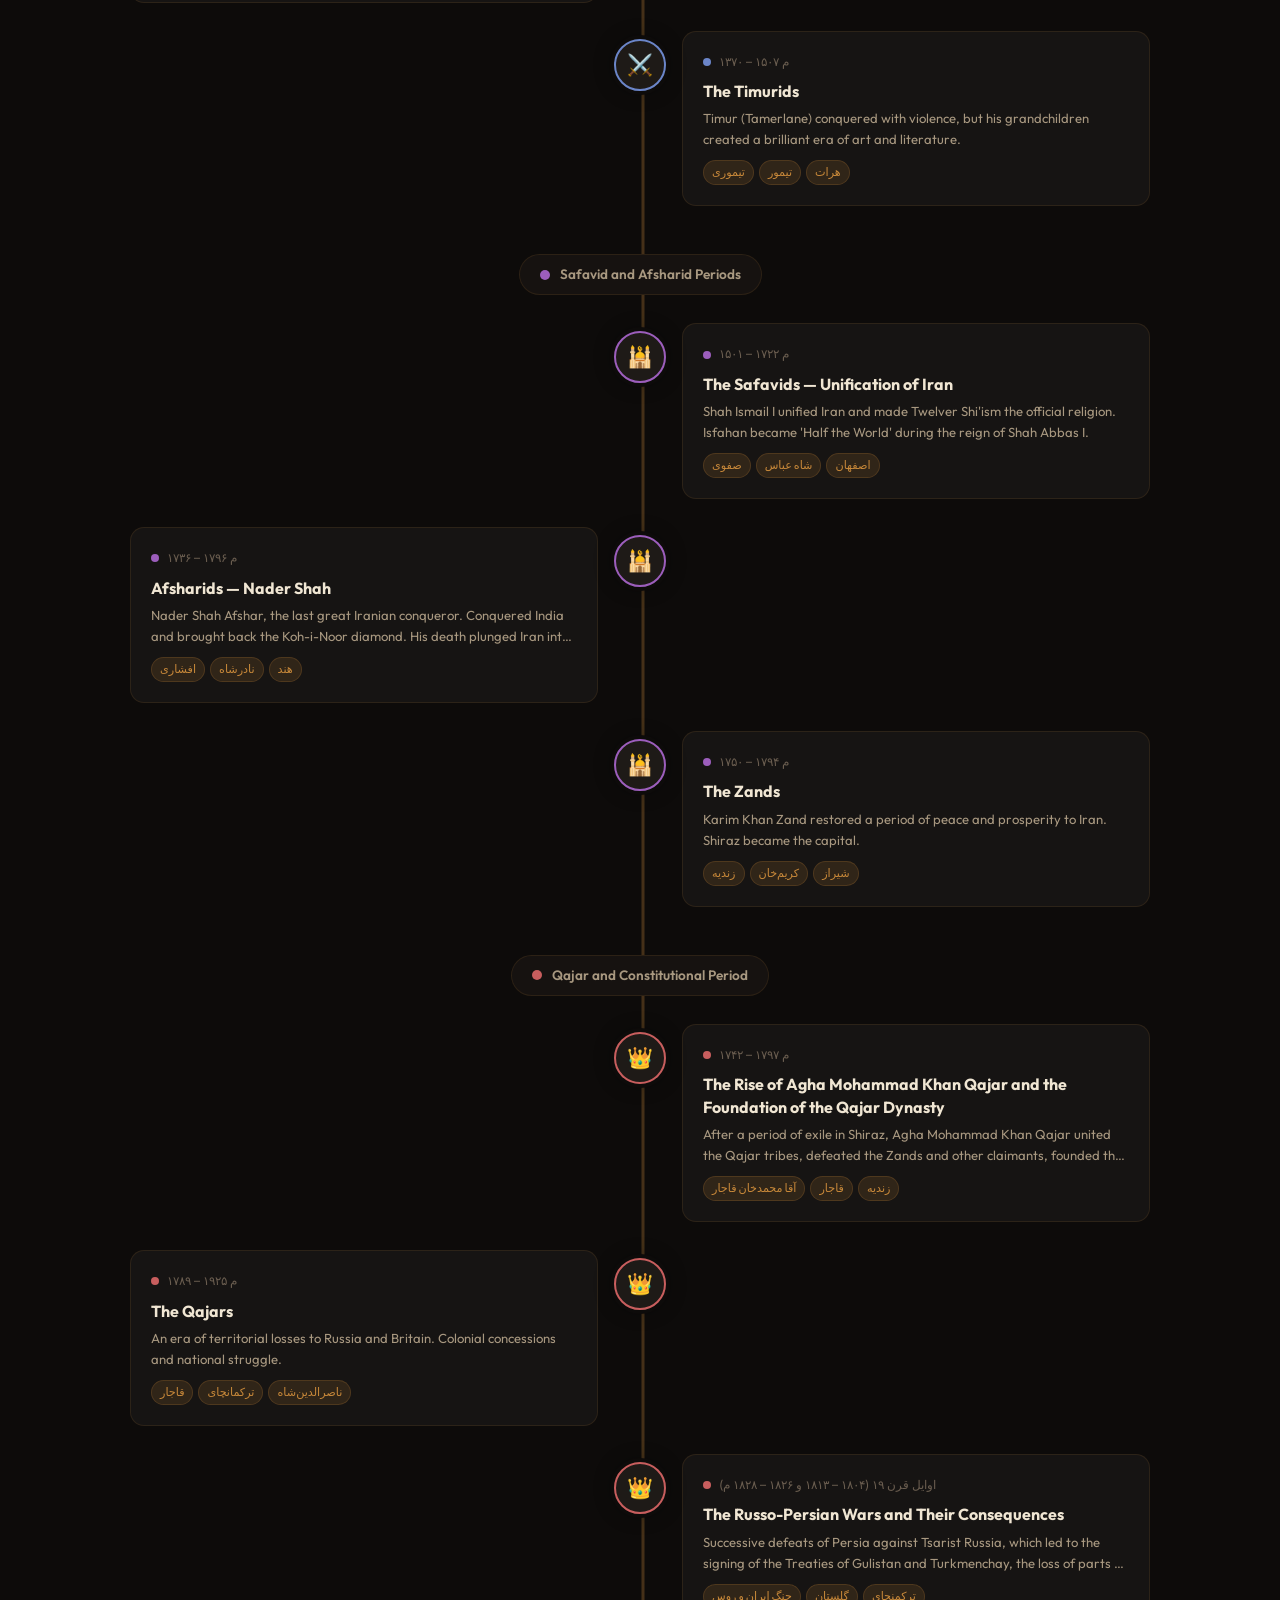
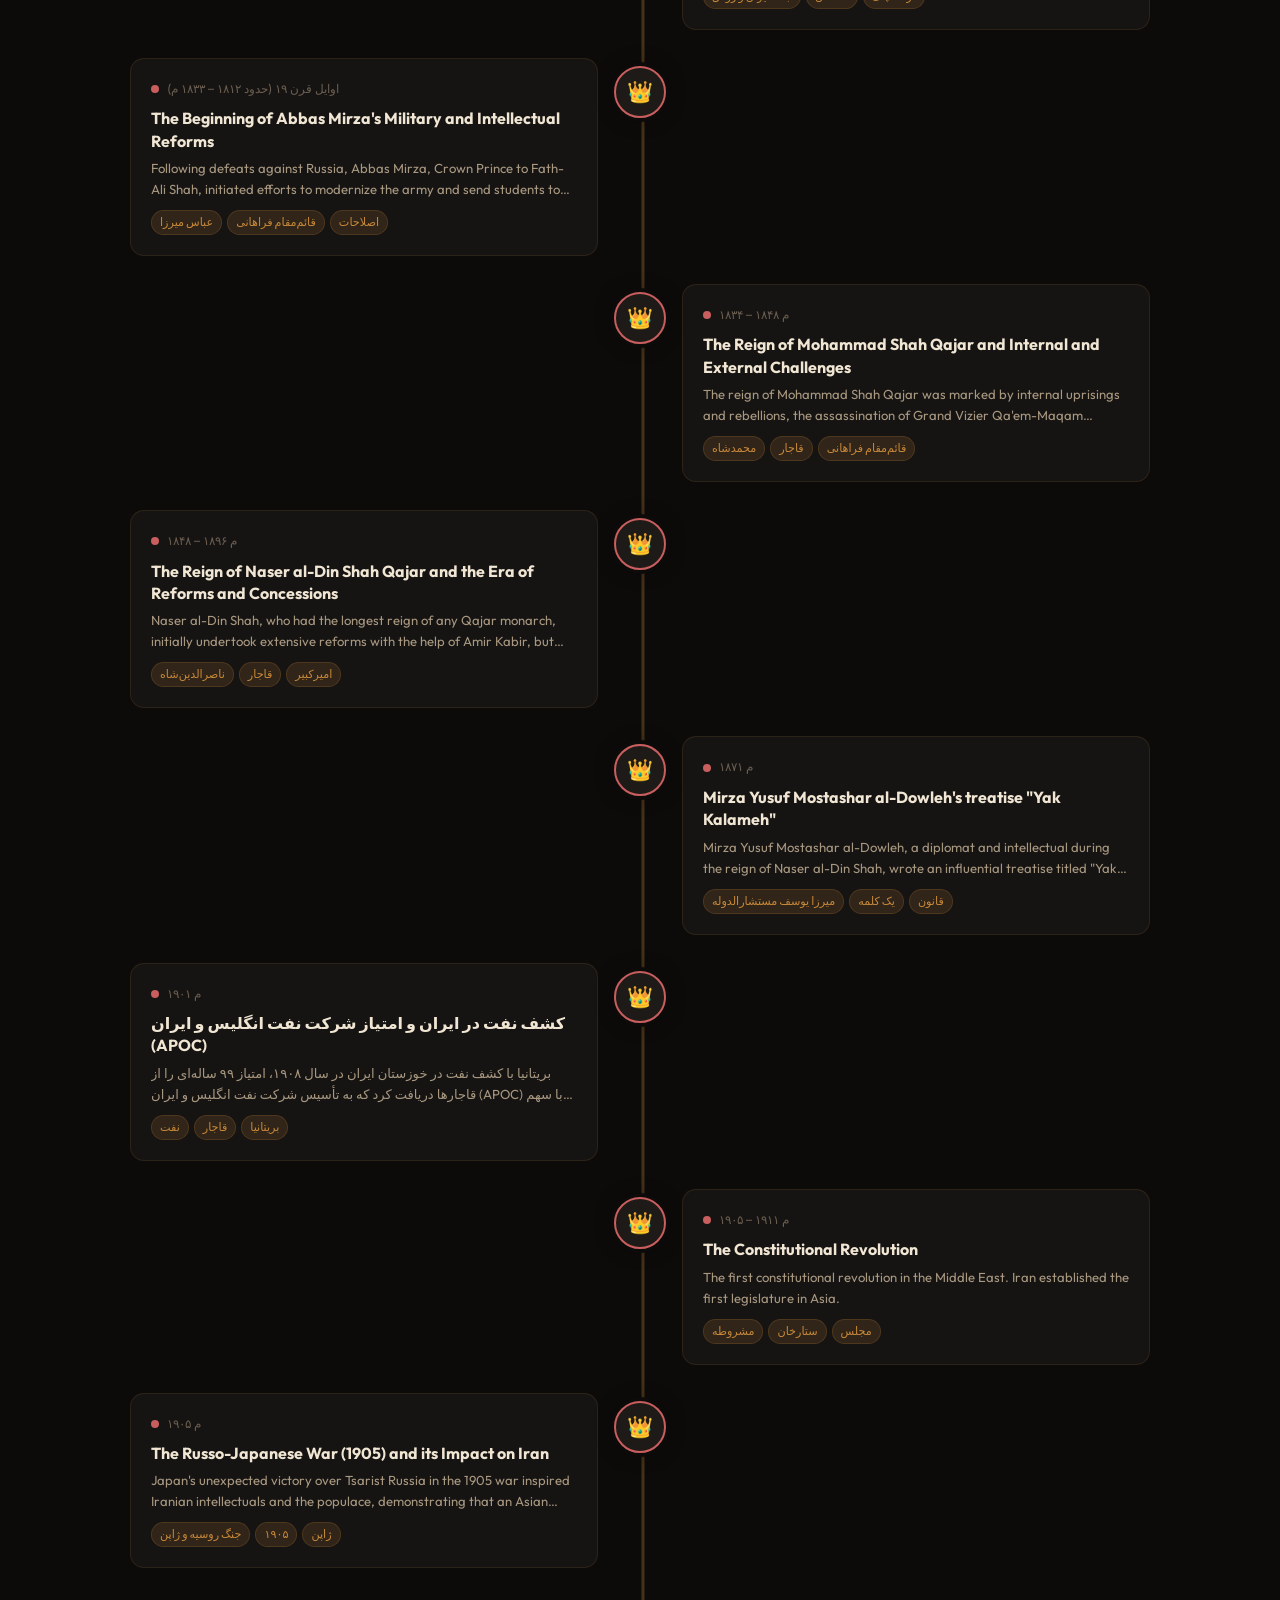
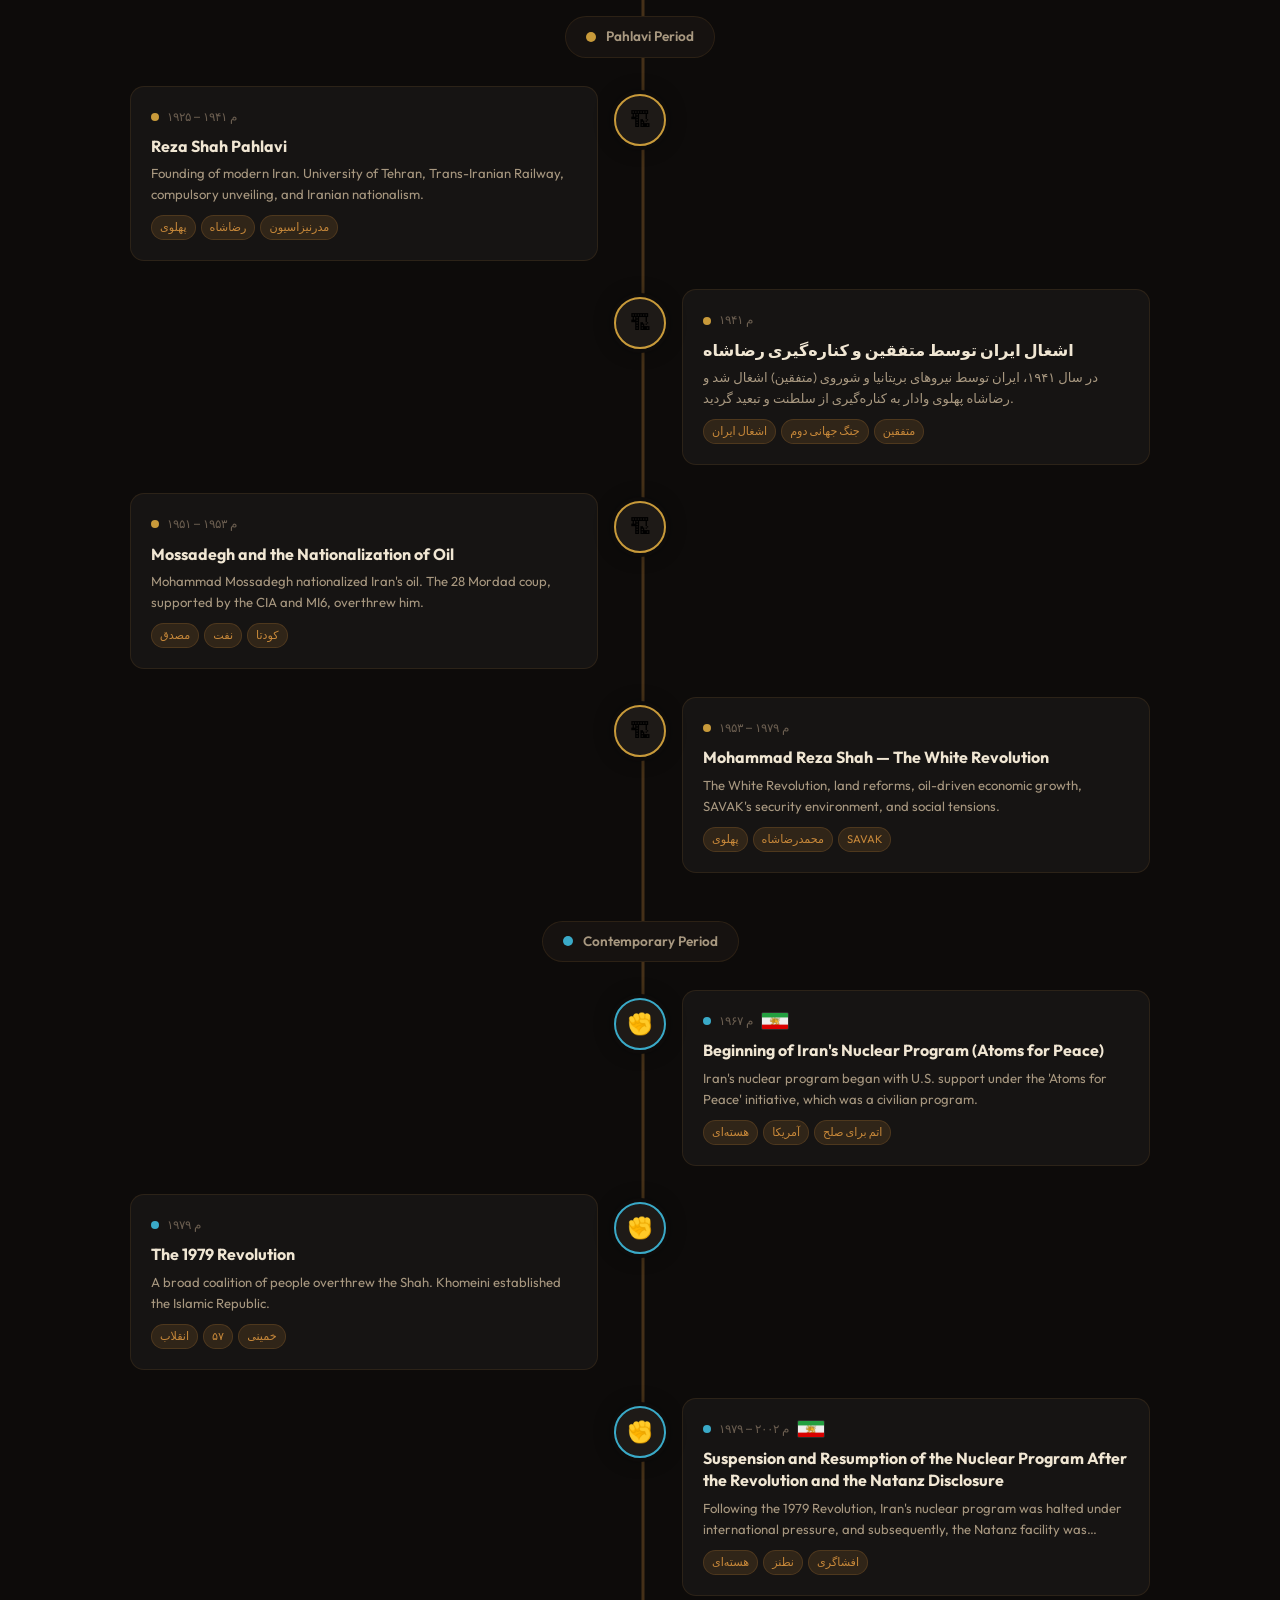
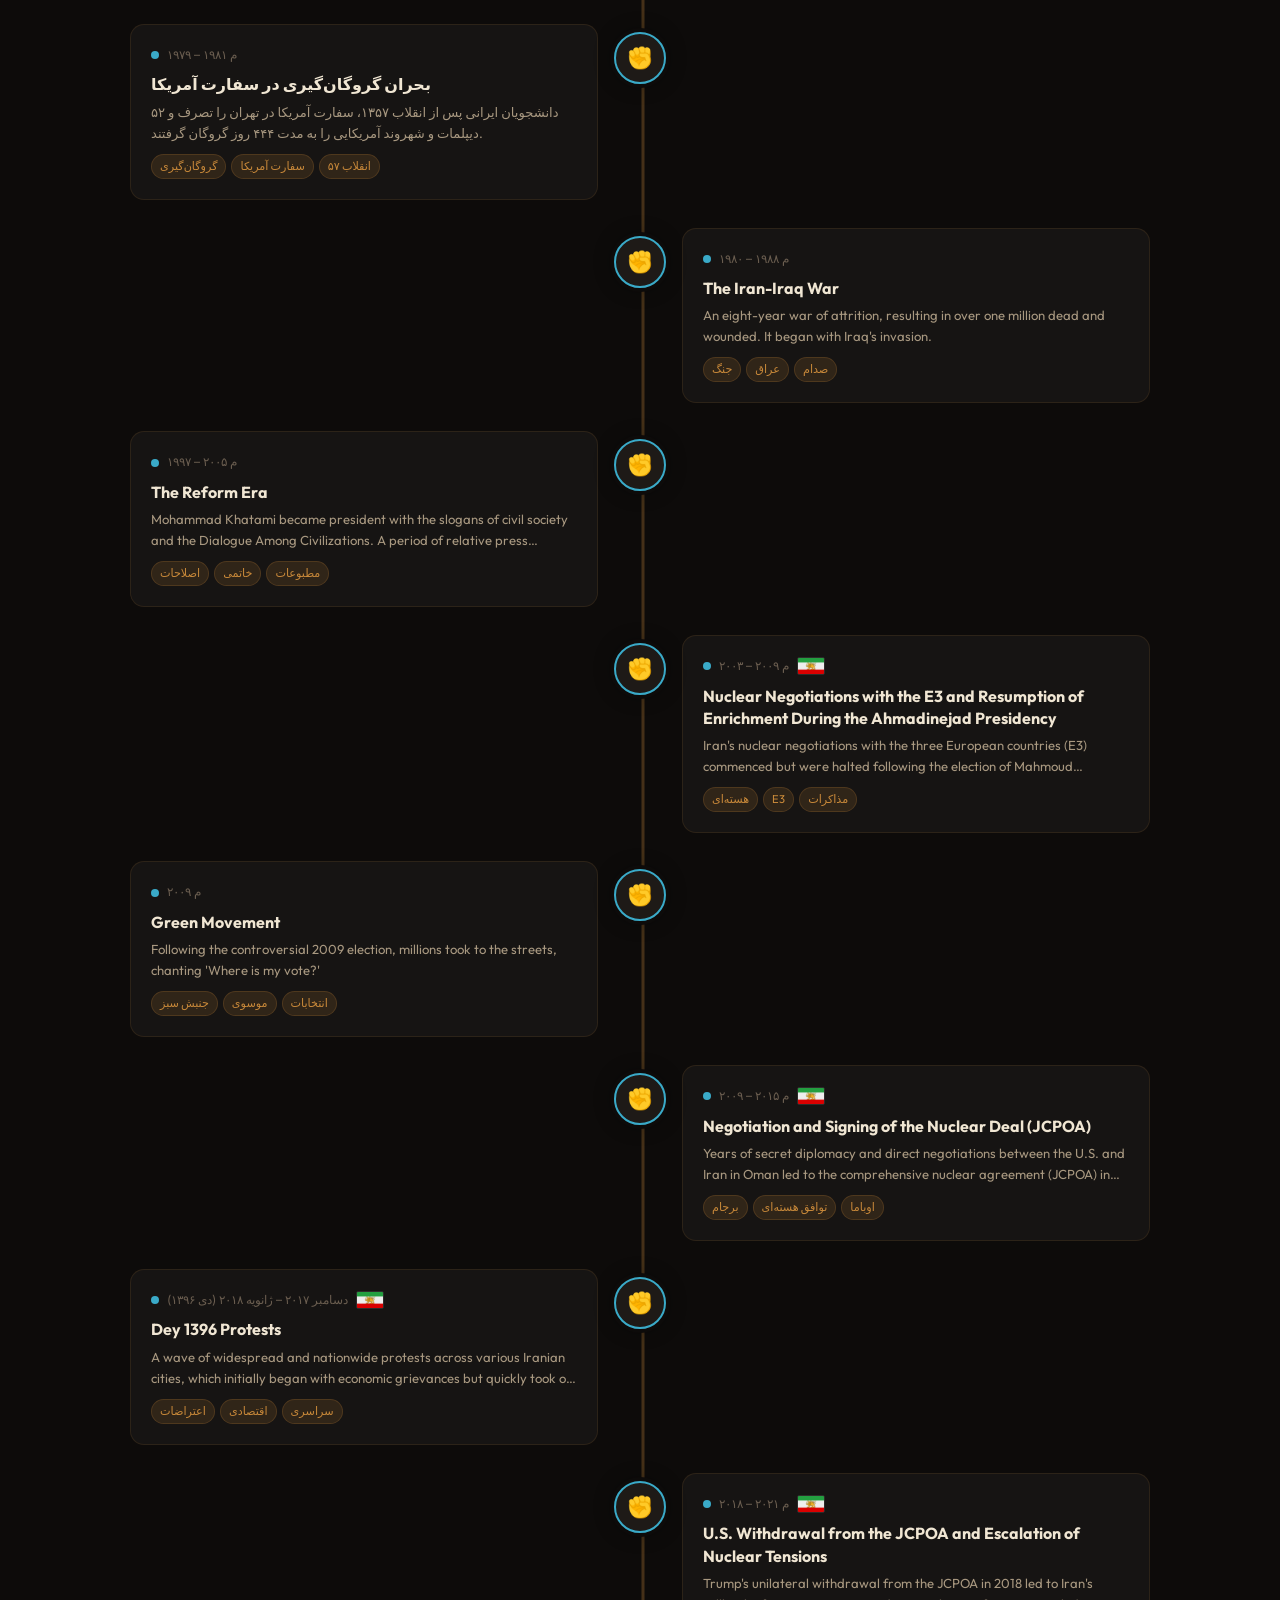
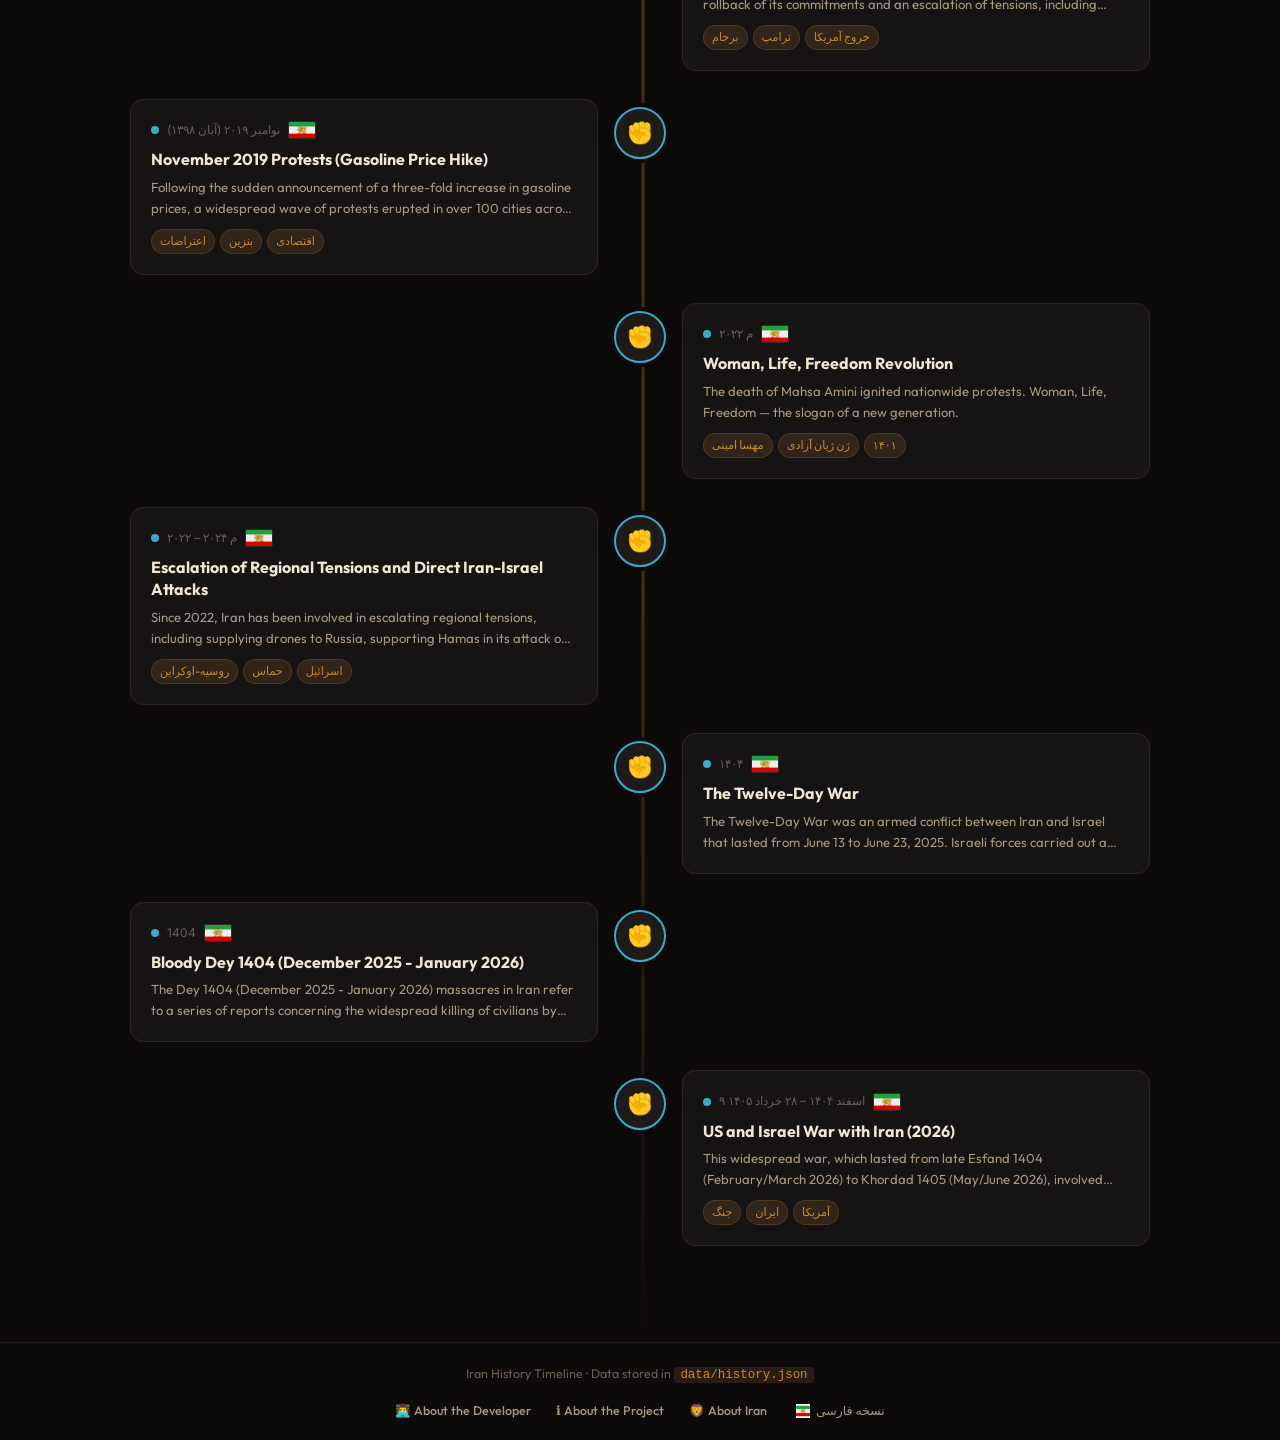
==== commit 3cea483e: "Add bloody dey 1404 theme for event detail panel" ====
--- a/en/index.html
+++ b/en/index.html
@@ -103,6 +103,9 @@
         </div>
         <h2 class="panel-title" id="panel-title"></h2>
         <p class="panel-summary" id="panel-summary"></p>
+
+        <div class="bloody-dey-quote hidden">Child of Iran and devoted to the homeland</div>
+        
         <div class="panel-divider"></div>
         <div class="panel-description" id="panel-description"></div>
         <div class="panel-tags" id="panel-tags"></div>
--- a/style.css
+++ b/style.css
@@ -1230,11 +1230,11 @@
   background: var(--bg-surface);
   border: 1px solid var(--border-subtle);
   border-radius: var(--radius-xl);
-  box-shadow: 0 20px 60px rgba(0,0,0,0.7);
+  box-shadow: 0 24px 80px rgba(0,0,0,0.75);
   color: var(--text-primary);
-  max-height: 90dvh;
-  max-width: 680px;
-  width: calc(100% - 32px);
+  max-height: 92dvh;
+  max-width: min(1180px, calc(100vw - 32px));
+  width: calc(100vw - 32px);
   padding: 0;
   overflow: hidden;
   position: fixed;
@@ -1253,6 +1253,15 @@
   display: flex;
   flex-direction: column;
   max-height: 90dvh;
+}
+
+#admin-dialog {
+  height: 92dvh;
+}
+
+#admin-dialog .admin-inner {
+  height: 100%;
+  max-height: 100%;
 }
 
 .admin-header {
@@ -1800,28 +1809,30 @@
 }
 
 /* ── PRO EDITOR LAYOUT ─────────────────────────────────────── */
-.admin-dialog.wide { max-width: 980px; }
-
-#panel-edit.active { display: flex; padding: 0; overflow: hidden; height: calc(90dvh - 130px); }
+.admin-dialog.wide { max-width: min(1180px, calc(100vw - 32px)); }
+
+#panel-edit.active { display: flex; padding: 0; overflow: hidden; flex: 1; min-height: 0; }
 
 .pro-editor-layout {
   display: grid;
-  grid-template-columns: 270px 1fr;
+  grid-template-columns: 320px 1fr;
   width: 100%;
   height: 100%;
   overflow: hidden;
+  gap: 0;
 }
 
 .pro-editor-list {
-  border-left: 1px solid var(--border-subtle);
+  border-inline-start: 1px solid var(--border-subtle);
   display: flex;
   flex-direction: column;
   overflow: hidden;
   background: var(--bg-card);
-  padding: 12px 10px;
-}
-
-.pro-editor-list .edit-search-wrapper { margin-bottom: 8px; flex-shrink: 0; }
+  padding: 16px 12px;
+  min-width: 0;
+}
+
+.pro-editor-list .edit-search-wrapper { margin-bottom: 12px; flex-shrink: 0; }
 
 .pro-editor-list .edit-list {
   flex: 1;
@@ -1830,14 +1841,28 @@
   scrollbar-color: var(--border-subtle) transparent;
   display: flex;
   flex-direction: column;
-  gap: 3px;
+  gap: 4px;
 }
 
 .pro-editor-list .edit-list-item {
-  padding: 8px 10px;
+  padding: 10px 12px;
   cursor: pointer;
   border-radius: var(--radius-sm);
-  justify-content: flex-start;
+  border: 1px solid transparent;
+  transition: background 0.15s, border-color 0.15s;
+}
+
+.pro-editor-list .edit-list-item .edit-item-title {
+  font-size: 0.87rem;
+  font-weight: 500;
+  color: var(--text-primary);
+  line-height: 1.4;
+  margin-bottom: 3px;
+}
+
+.pro-editor-list .edit-list-item .edit-item-date {
+  font-size: 0.75rem;
+  color: var(--text-muted);
 }
 
 .pro-editor-list .edit-list-item .btn-edit-item,
@@ -1845,7 +1870,7 @@
 
 .pro-editor-list .edit-list-item.selected {
   background: var(--gold-dim);
-  border-color: rgba(200,137,58,0.35);
+  border-color: rgba(200,137,58,0.4);
 }
 
 .pro-editor-list .edit-list-item:hover:not(.selected) {
@@ -1857,9 +1882,11 @@
   display: flex;
   flex-direction: column;
   overflow-y: auto;
-  padding: 20px 22px;
+  padding: 24px 32px;
   scrollbar-width: thin;
   scrollbar-color: var(--border-subtle) transparent;
+  gap: 0;
+  min-height: 0; /* Fixes grid item overflow scrolling */
 }
 
 .pro-editor-empty {
@@ -1878,12 +1905,14 @@
   display: flex;
   align-items: flex-start;
   justify-content: space-between;
-  gap: 12px;
-  margin-bottom: 14px;
+  gap: 16px;
+  margin-bottom: 20px;
+  padding-bottom: 16px;
+  border-bottom: 1px solid var(--border-subtle);
 }
 
 .pro-editor-event-name {
-  font-size: 1rem;
+  font-size: 1.15rem;
   font-weight: 700;
   color: var(--text-primary);
   flex: 1;
@@ -1913,9 +1942,9 @@
 
 .editor-subtabs {
   display: flex;
-  gap: 2px;
+  gap: 4px;
   border-bottom: 1px solid var(--border-subtle);
-  margin-bottom: 16px;
+  margin-bottom: 22px;
   flex-shrink: 0;
 }
 
@@ -1926,22 +1955,32 @@
   color: var(--text-muted);
   cursor: pointer;
   font-family: inherit;
-  font-size: 0.82rem;
+  font-size: 0.9rem;
   font-weight: 500;
-  padding: 7px 14px 10px;
+  padding: 8px 18px 12px;
   transition: all var(--transition-fast);
-}
-
-.editor-subtab:hover { color: var(--text-secondary); }
+  border-radius: 4px 4px 0 0;
+}
+
+.editor-subtab:hover { color: var(--text-secondary); background: var(--bg-glass); }
 
 .editor-subtab.active {
   border-bottom-color: var(--gold);
   color: var(--gold-light);
   font-weight: 700;
+  background: var(--gold-dim);
 }
 
 .editor-subpanel { display: none; }
 .editor-subpanel.active { display: block; }
+
+/* Editor form groups — more breathing room */
+.pro-editor-form .form-group { margin-bottom: 18px; }
+.pro-editor-form .form-row { gap: 16px; margin-bottom: 0; }
+.pro-editor-form .form-row .form-group { margin-bottom: 18px; }
+.pro-editor-form textarea.form-control { min-height: 90px; line-height: 1.7; }
+.pro-editor-form #pro-ev-description { min-height: 150px; }
+.pro-editor-form .form-actions { margin-top: 8px; padding-top: 16px; border-top: 1px solid var(--border-subtle); }
 
 .pro-save-status {
   font-size: 0.82rem;
@@ -2111,3 +2150,121 @@
   border-color: var(--gold);
   transform: translateY(-1px);
 }
+
+/* ── QUILL EDITOR DARK THEME OVERRIDES ── */
+.ql-toolbar.ql-snow, .ql-container.ql-snow {
+  border-color: var(--border-input);
+  font-family: inherit;
+}
+.ql-toolbar.ql-snow {
+  background: var(--bg-card);
+  border-radius: var(--radius-sm) var(--radius-sm) 0 0;
+  direction: ltr; /* keep toolbar ltr so icons align properly */
+}
+.ql-container.ql-snow {
+  background: var(--bg-input);
+  border-radius: 0 0 var(--radius-sm) var(--radius-sm);
+  color: var(--text-primary);
+  font-size: 0.95rem;
+}
+.ql-snow .ql-stroke { stroke: var(--text-secondary); }
+.ql-snow .ql-fill { fill: var(--text-secondary); }
+.ql-snow .ql-picker { color: var(--text-secondary); }
+.ql-editor { min-height: 150px; text-align: right; direction: rtl; line-height: 1.7; }
+
+/* ============================================================
+   BLOODY DEY 1404 THEME
+   ============================================================ */
+.bloody-dey-quote {
+  display: none;
+  font-family: var(--font-nastaliq);
+  font-size: 1.8rem;
+  text-align: center;
+  color: #ff2a2a;
+  text-shadow: 0 0 10px rgba(255, 0, 0, 0.5);
+  margin: 20px 0;
+  line-height: 1.5;
+  animation: pulse-blood 3s infinite alternate;
+}
+
+.bloody-dey-theme .bloody-dey-quote {
+  display: block;
+}
+
+.bloody-dey-theme .panel-inner {
+  background: linear-gradient(180deg, #1a0000 0%, #330000 100%);
+  border-color: #660000;
+  box-shadow: -10px 0 50px rgba(255, 0, 0, 0.2);
+}
+
+[dir="rtl"] .bloody-dey-theme .panel-inner {
+  box-shadow: 10px 0 50px rgba(255, 0, 0, 0.2);
+}
+
+.bloody-dey-theme .panel-title {
+  color: #ff4d4d;
+  text-shadow: 0 0 15px rgba(255, 0, 0, 0.6);
+}
+
+.bloody-dey-theme .panel-summary {
+  color: #ffb3b3;
+}
+
+.bloody-dey-theme .panel-description {
+  color: #ffcccc;
+}
+
+.bloody-dey-theme .panel-divider {
+  background: linear-gradient(90deg, transparent, #800000, transparent);
+}
+
+.bloody-dey-theme .panel-era-badge {
+  background: #800000 !important;
+  color: #ffcccc;
+  border: 1px solid #ff4d4d;
+  box-shadow: 0 0 10px rgba(255, 0, 0, 0.4);
+}
+
+.bloody-dey-theme .panel-tag {
+  background: rgba(128, 0, 0, 0.3);
+  border-color: rgba(255, 0, 0, 0.3);
+  color: #ff9999;
+}
+
+.bloody-dey-theme .ref-item {
+  background: rgba(51, 0, 0, 0.5);
+  border-color: rgba(128, 0, 0, 0.5);
+}
+
+.bloody-dey-theme .ref-title {
+  color: #ffcccc;
+}
+
+.bloody-dey-theme .ref-link {
+  color: #ff6666;
+}
+
+.bloody-dey-theme .ref-link:hover {
+  color: #ff3333;
+}
+
+.bloody-dey-theme .panel-close:hover {
+  background: rgba(255, 0, 0, 0.2);
+  border-color: #ff4d4d;
+  color: #ff4d4d;
+  box-shadow: 0 0 10px rgba(255, 0, 0, 0.5);
+}
+
+.bloody-dey-theme::-webkit-scrollbar-thumb {
+  background: rgba(255, 0, 0, 0.3);
+}
+
+.bloody-dey-theme::-webkit-scrollbar-thumb:hover {
+  background: rgba(255, 0, 0, 0.5);
+}
+
+@keyframes pulse-blood {
+  0% { text-shadow: 0 0 5px rgba(255, 0, 0, 0.5); transform: scale(1); }
+  50% { text-shadow: 0 0 20px rgba(255, 0, 0, 0.8), 0 0 30px rgba(255, 0, 0, 0.4); transform: scale(1.02); }
+  100% { text-shadow: 0 0 5px rgba(255, 0, 0, 0.5); transform: scale(1); }
+}
